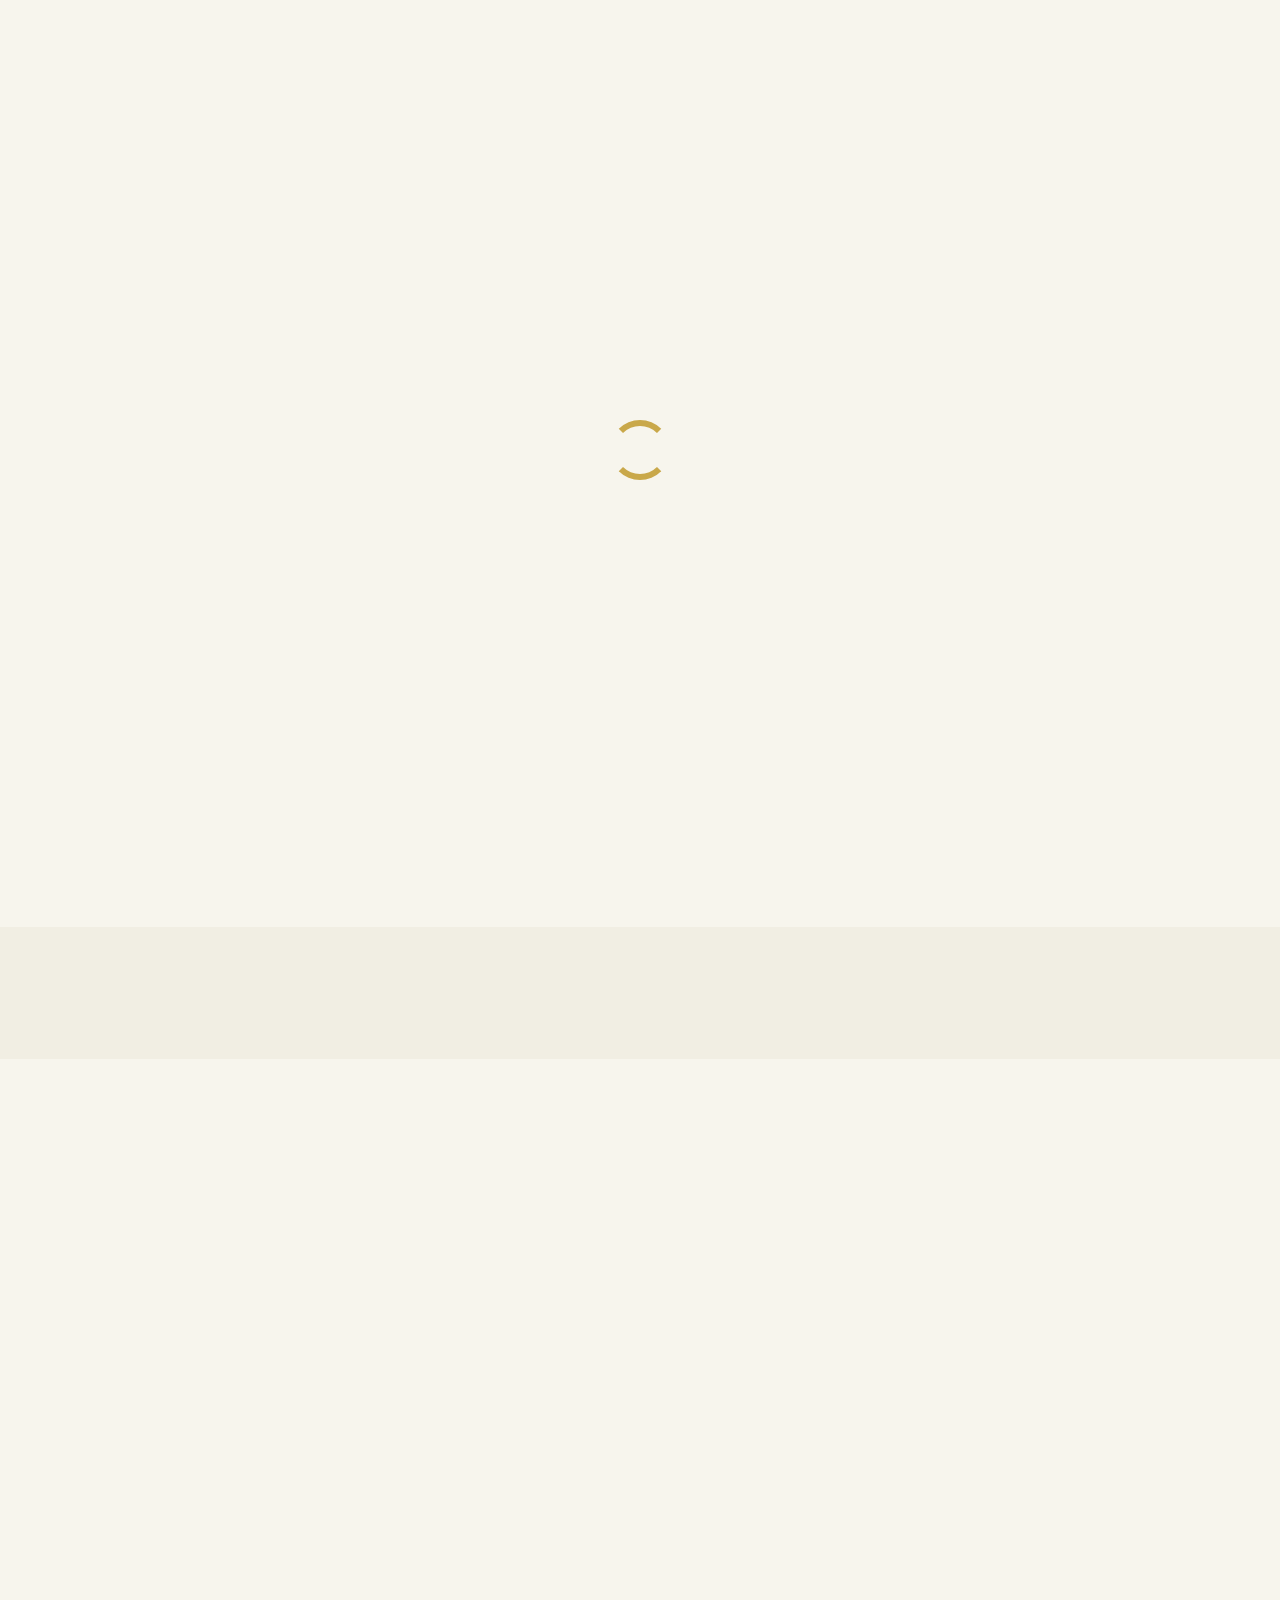
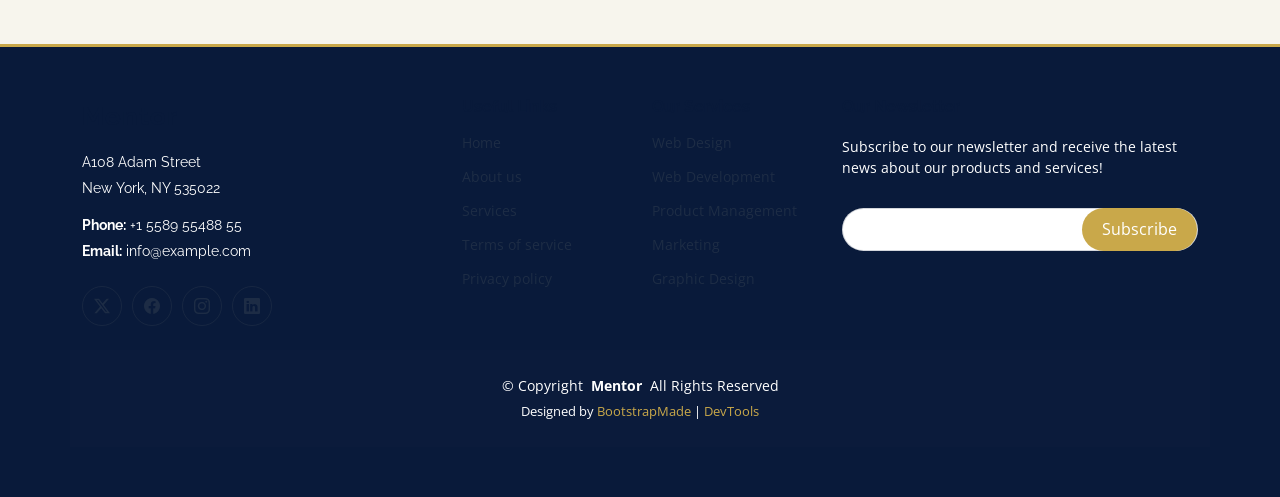
==== about.html @ 494dd9ff "align page titles with KCC" ====
<!DOCTYPE html>
<html lang="en">

<head>
  <meta charset="utf-8">
  <meta content="width=device-width, initial-scale=1.0" name="viewport">
  <title>About - Kabankalan Catholic College, Inc.</title>
  <meta name="description" content="">
  <meta name="keywords" content="">

  <!-- Favicons -->
  <link href="assets/img/favicon.png" rel="icon">
  <link href="assets/img/apple-touch-icon.png" rel="apple-touch-icon">

  <!-- Fonts -->
  <link href="https://fonts.googleapis.com" rel="preconnect">
  <link href="https://fonts.gstatic.com" rel="preconnect" crossorigin>
  <link href="https://fonts.googleapis.com/css2?family=Open+Sans:ital,wght@0,300;0,400;0,500;0,600;0,700;0,800;1,300;1,400;1,500;1,600;1,700;1,800&family=Poppins:ital,wght@0,100;0,200;0,300;0,400;0,500;0,600;0,700;0,800;0,900;1,100;1,200;1,300;1,400;1,500;1,600;1,700;1,800;1,900&family=Raleway:ital,wght@0,100;0,200;0,300;0,400;0,500;0,600;0,700;0,800;0,900;1,100;1,200;1,300;1,400;1,500;1,600;1,700;1,800;1,900&display=swap" rel="stylesheet">

  <!-- Vendor CSS Files -->
  <link href="assets/vendor/bootstrap/css/bootstrap.min.css" rel="stylesheet">
  <link href="assets/vendor/bootstrap-icons/bootstrap-icons.css" rel="stylesheet">
  <link href="assets/vendor/aos/aos.css" rel="stylesheet">
  <link href="assets/vendor/glightbox/css/glightbox.min.css" rel="stylesheet">
  <link href="assets/vendor/swiper/swiper-bundle.min.css" rel="stylesheet">

  <!-- Main CSS File -->
  <link href="assets/css/main.css" rel="stylesheet">

  <!-- =======================================================
  * Template Name: Mentor
  * Template URL: https://bootstrapmade.com/mentor-free-education-bootstrap-theme/
  * Updated: Jul 07 2025 with Bootstrap v5.3.7
  * Author: BootstrapMade.com
  * License: https://bootstrapmade.com/license/
  ======================================================== -->
</head>

<body class="about-page">

  <header id="header" class="header d-flex align-items-center sticky-top">
    <div class="container-fluid container-xl position-relative d-flex align-items-center">

      <a href="index.html" class="logo d-flex align-items-center me-auto">
        <!-- Uncomment the line below if you also wish to use an image logo -->
        <!-- <img src="assets/img/logo.webp" alt=""> -->
        <h1 class="sitename">Mentor</h1>
      </a>

      <nav id="navmenu" class="navmenu">
        <ul>
          <li><a href="index.html">Home<br></a></li>
          <li><a href="about.html" class="active">About</a></li>
          <li><a href="courses.html">Courses</a></li>
          <li><a href="trainers.html">Trainers</a></li>
          <li><a href="events.html">Events</a></li>
          <li><a href="pricing.html">Pricing</a></li>
          <li class="dropdown"><a href="#"><span>Dropdown</span> <i class="bi bi-chevron-down toggle-dropdown"></i></a>
            <ul>
              <li><a href="#">Dropdown 1</a></li>
              <li class="dropdown"><a href="#"><span>Deep Dropdown</span> <i class="bi bi-chevron-down toggle-dropdown"></i></a>
                <ul>
                  <li><a href="#">Deep Dropdown 1</a></li>
                  <li><a href="#">Deep Dropdown 2</a></li>
                  <li><a href="#">Deep Dropdown 3</a></li>
                  <li><a href="#">Deep Dropdown 4</a></li>
                  <li><a href="#">Deep Dropdown 5</a></li>
                </ul>
              </li>
              <li><a href="#">Dropdown 2</a></li>
              <li><a href="#">Dropdown 3</a></li>
              <li><a href="#">Dropdown 4</a></li>
            </ul>
          </li>
          <li><a href="contact.html">Contact</a></li>
        </ul>
        <i class="mobile-nav-toggle d-xl-none bi bi-list"></i>
      </nav>

      <a class="btn-getstarted" href="courses.html">Get Started</a>

    </div>
  </header>

  <main class="main">

    <!-- Page Title -->
    <div class="page-title" data-aos="fade">
      <div class="heading">
        <div class="container">
          <div class="row d-flex justify-content-center text-center">
            <div class="col-lg-8">
              <h1>About Us<br></h1>
              <p class="mb-0">Odio et unde deleniti. Deserunt numquam exercitationem. Officiis quo odio sint voluptas consequatur ut a odio voluptatem. Sit dolorum debitis veritatis natus dolores. Quasi ratione sint. Sit quaerat ipsum dolorem.</p>
            </div>
          </div>
        </div>
      </div>
      <nav class="breadcrumbs">
        <div class="container">
          <ol>
            <li><a href="index.html">Home</a></li>
            <li class="current">About Us<br></li>
          </ol>
        </div>
      </nav>
    </div><!-- End Page Title -->

    <!-- About Us Section -->
    <section id="about-us" class="section about-us">

      <div class="container">

        <div class="row gy-4">

          <div class="col-lg-6 order-1 order-lg-2" data-aos="fade-up" data-aos-delay="100">
            <img src="assets/img/about/about-1.webp" class="img-fluid" alt="">
          </div>

          <div class="col-lg-6 order-2 order-lg-1 content" data-aos="fade-up" data-aos-delay="200">
            <h3>Voluptatem dignissimos provident quasi corporis</h3>
            <p class="fst-italic">
              Lorem ipsum dolor sit amet, consectetur adipiscing elit, sed do eiusmod tempor incididunt ut labore et dolore
              magna aliqua.
            </p>
            <ul>
              <li><i class="bi bi-check-circle"></i> <span>Ullamco laboris nisi ut aliquip ex ea commodo consequat.</span></li>
              <li><i class="bi bi-check-circle"></i> <span>Duis aute irure dolor in reprehenderit in voluptate velit.</span></li>
              <li><i class="bi bi-check-circle"></i> <span>Ullamco laboris nisi ut aliquip ex ea commodo consequat. Duis aute irure dolor in reprehenderit in voluptate trideta storacalaperda mastiro dolore eu fugiat nulla pariatur.</span></li>
            </ul>
          </div>

        </div>

      </div>

    </section><!-- /About Us Section -->

    <!-- Counts Section -->
    <section id="counts" class="section counts light-background">

      <div class="container" data-aos="fade-up" data-aos-delay="100">

        <div class="row gy-4">

          <div class="col-lg-3 col-md-6">
            <div class="stats-item text-center w-100 h-100">
              <span data-purecounter-start="0" data-purecounter-end="1232" data-purecounter-duration="1" class="purecounter"></span>
              <p>Students</p>
            </div>
          </div><!-- End Stats Item -->

          <div class="col-lg-3 col-md-6">
            <div class="stats-item text-center w-100 h-100">
              <span data-purecounter-start="0" data-purecounter-end="64" data-purecounter-duration="1" class="purecounter"></span>
              <p>Courses</p>
            </div>
          </div><!-- End Stats Item -->

          <div class="col-lg-3 col-md-6">
            <div class="stats-item text-center w-100 h-100">
              <span data-purecounter-start="0" data-purecounter-end="42" data-purecounter-duration="1" class="purecounter"></span>
              <p>Events</p>
            </div>
          </div><!-- End Stats Item -->

          <div class="col-lg-3 col-md-6">
            <div class="stats-item text-center w-100 h-100">
              <span data-purecounter-start="0" data-purecounter-end="24" data-purecounter-duration="1" class="purecounter"></span>
              <p>Trainers</p>
            </div>
          </div><!-- End Stats Item -->

        </div>

      </div>

    </section><!-- /Counts Section -->

    <!-- Testimonials Section -->
    <section id="testimonials" class="testimonials section">

      <!-- Section Title -->
      <div class="container section-title" data-aos="fade-up">
        <h2>Testimonials</h2>
        <p>What are they saying</p>
      </div><!-- End Section Title -->

      <div class="container" data-aos="fade-up" data-aos-delay="100">

        <div class="swiper init-swiper">
          <script type="application/json" class="swiper-config">
            {
              "loop": true,
              "speed": 600,
              "autoplay": {
                "delay": 5000
              },
              "slidesPerView": "auto",
              "pagination": {
                "el": ".swiper-pagination",
                "type": "bullets",
                "clickable": true
              },
              "breakpoints": {
                "320": {
                  "slidesPerView": 1,
                  "spaceBetween": 40
                },
                "1200": {
                  "slidesPerView": 2,
                  "spaceBetween": 20
                }
              }
            }
          </script>
          <div class="swiper-wrapper">

            <div class="swiper-slide">
              <div class="testimonial-wrap">
                <div class="testimonial-item">
                  <img src="assets/img/person/person-m-9.webp" class="testimonial-img" alt="">
                  <h3>Saul Goodman</h3>
                  <h4>Ceo &amp; Founder</h4>
                  <div class="stars">
                    <i class="bi bi-star-fill"></i><i class="bi bi-star-fill"></i><i class="bi bi-star-fill"></i><i class="bi bi-star-fill"></i><i class="bi bi-star-fill"></i>
                  </div>
                  <p>
                    <i class="bi bi-quote quote-icon-left"></i>
                    <span>Proin iaculis purus consequat sem cure digni ssim donec porttitora entum suscipit rhoncus. Accusantium quam, ultricies eget id, aliquam eget nibh et. Maecen aliquam, risus at semper.</span>
                    <i class="bi bi-quote quote-icon-right"></i>
                  </p>
                </div>
              </div>
            </div><!-- End testimonial item -->

            <div class="swiper-slide">
              <div class="testimonial-wrap">
                <div class="testimonial-item">
                  <img src="assets/img/person/person-f-5.webp" class="testimonial-img" alt="">
                  <h3>Sara Wilsson</h3>
                  <h4>Designer</h4>
                  <div class="stars">
                    <i class="bi bi-star-fill"></i><i class="bi bi-star-fill"></i><i class="bi bi-star-fill"></i><i class="bi bi-star-fill"></i><i class="bi bi-star-fill"></i>
                  </div>
                  <p>
                    <i class="bi bi-quote quote-icon-left"></i>
                    <span>Export tempor illum tamen malis malis eram quae irure esse labore quem cillum quid cillum eram malis quorum velit fore eram velit sunt aliqua noster fugiat irure amet legam anim culpa.</span>
                    <i class="bi bi-quote quote-icon-right"></i>
                  </p>
                </div>
              </div>
            </div><!-- End testimonial item -->

            <div class="swiper-slide">
              <div class="testimonial-wrap">
                <div class="testimonial-item">
                  <img src="assets/img/person/person-f-12.webp" class="testimonial-img" alt="">
                  <h3>Jena Karlis</h3>
                  <h4>Store Owner</h4>
                  <div class="stars">
                    <i class="bi bi-star-fill"></i><i class="bi bi-star-fill"></i><i class="bi bi-star-fill"></i><i class="bi bi-star-fill"></i><i class="bi bi-star-fill"></i>
                  </div>
                  <p>
                    <i class="bi bi-quote quote-icon-left"></i>
                    <span>Enim nisi quem export duis labore cillum quae magna enim sint quorum nulla quem veniam duis minim tempor labore quem eram duis noster aute amet eram fore quis sint minim.</span>
                    <i class="bi bi-quote quote-icon-right"></i>
                  </p>
                </div>
              </div>
            </div><!-- End testimonial item -->

            <div class="swiper-slide">
              <div class="testimonial-wrap">
                <div class="testimonial-item">
                  <img src="assets/img/person/person-m-12.webp" class="testimonial-img" alt="">
                  <h3>Matt Brandon</h3>
                  <h4>Freelancer</h4>
                  <div class="stars">
                    <i class="bi bi-star-fill"></i><i class="bi bi-star-fill"></i><i class="bi bi-star-fill"></i><i class="bi bi-star-fill"></i><i class="bi bi-star-fill"></i>
                  </div>
                  <p>
                    <i class="bi bi-quote quote-icon-left"></i>
                    <span>Fugiat enim eram quae cillum dolore dolor amet nulla culpa multos export minim fugiat minim velit minim dolor enim duis veniam ipsum anim magna sunt elit fore quem dolore labore illum veniam.</span>
                    <i class="bi bi-quote quote-icon-right"></i>
                  </p>
                </div>
              </div>
            </div><!-- End testimonial item -->

            <div class="swiper-slide">
              <div class="testimonial-wrap">
                <div class="testimonial-item">
                  <img src="assets/img/person/person-m-13.webp" class="testimonial-img" alt="">
                  <h3>John Larson</h3>
                  <h4>Entrepreneur</h4>
                  <div class="stars">
                    <i class="bi bi-star-fill"></i><i class="bi bi-star-fill"></i><i class="bi bi-star-fill"></i><i class="bi bi-star-fill"></i><i class="bi bi-star-fill"></i>
                  </div>
                  <p>
                    <i class="bi bi-quote quote-icon-left"></i>
                    <span>Quis quorum aliqua sint quem legam fore sunt eram irure aliqua veniam tempor noster veniam enim culpa labore duis sunt culpa nulla illum cillum fugiat legam esse veniam culpa fore nisi cillum quid.</span>
                    <i class="bi bi-quote quote-icon-right"></i>
                  </p>
                </div>
              </div>
            </div><!-- End testimonial item -->

          </div>
          <div class="swiper-pagination"></div>
        </div>

      </div>

    </section><!-- /Testimonials Section -->

  </main>

  <footer id="footer" class="footer position-relative light-background">

    <div class="container footer-top">
      <div class="row gy-4">
        <div class="col-lg-4 col-md-6 footer-about">
          <a href="index.html" class="logo d-flex align-items-center">
            <span class="sitename">Mentor</span>
          </a>
          <div class="footer-contact pt-3">
            <p>A108 Adam Street</p>
            <p>New York, NY 535022</p>
            <p class="mt-3"><strong>Phone:</strong> <span>+1 5589 55488 55</span></p>
            <p><strong>Email:</strong> <span>info@example.com</span></p>
          </div>
          <div class="social-links d-flex mt-4">
            <a href=""><i class="bi bi-twitter-x"></i></a>
            <a href=""><i class="bi bi-facebook"></i></a>
            <a href=""><i class="bi bi-instagram"></i></a>
            <a href=""><i class="bi bi-linkedin"></i></a>
          </div>
        </div>

        <div class="col-lg-2 col-md-3 footer-links">
          <h4>Useful Links</h4>
          <ul>
            <li><a href="#">Home</a></li>
            <li><a href="#">About us</a></li>
            <li><a href="#">Services</a></li>
            <li><a href="#">Terms of service</a></li>
            <li><a href="#">Privacy policy</a></li>
          </ul>
        </div>

        <div class="col-lg-2 col-md-3 footer-links">
          <h4>Our Services</h4>
          <ul>
            <li><a href="#">Web Design</a></li>
            <li><a href="#">Web Development</a></li>
            <li><a href="#">Product Management</a></li>
            <li><a href="#">Marketing</a></li>
            <li><a href="#">Graphic Design</a></li>
          </ul>
        </div>

        <div class="col-lg-4 col-md-12 footer-newsletter">
          <h4>Our Newsletter</h4>
          <p>Subscribe to our newsletter and receive the latest news about our products and services!</p>
          <form action="#" method="post" class="email-form">
            <div class="newsletter-form"><input type="email" name="email"><input type="submit" value="Subscribe"></div>
            <div class="loading">Loading</div>
            <div class="error-message"></div>
            <div class="sent-message">Your subscription request has been sent. Thank you!</div>
          </form>
        </div>

      </div>
    </div>

    <div class="container copyright text-center mt-4">
      <p>© <span>Copyright</span> <strong class="px-1 sitename">Mentor</strong> <span>All Rights Reserved</span></p>
      <div class="credits">
        <!-- All the links in the footer should remain intact. -->
        <!-- You can delete the links only if you've purchased the pro version. -->
        <!-- Licensing information: https://bootstrapmade.com/license/ -->
        Designed by <a href="https://bootstrapmade.com/">BootstrapMade</a> | <a href="https://bootstrapmade.com/tools/">DevTools</a>
      </div>
    </div>

  </footer>

  <!-- Scroll Top -->
  <a href="#" id="scroll-top" class="scroll-top d-flex align-items-center justify-content-center"><i class="bi bi-arrow-up-short"></i></a>

  <!-- Preloader -->
  <div id="preloader"></div>

  <!-- Vendor JS Files -->
  <script src="assets/vendor/bootstrap/js/bootstrap.bundle.min.js"></script>
  <script src="assets/vendor/aos/aos.js"></script>
  <script src="assets/vendor/glightbox/js/glightbox.min.js"></script>
  <script src="assets/vendor/purecounter/purecounter_vanilla.js"></script>
  <script src="assets/vendor/swiper/swiper-bundle.min.js"></script>

  <!-- Main JS File -->
  <script src="assets/js/main.js"></script>

</body>

</html>
---- assets/css/main.css ----
/**
* Template Name: Mentor
* Template URL: https://bootstrapmade.com/mentor-free-education-bootstrap-theme/
* Updated: Jul 07 2025 with Bootstrap v5.3.7
* Author: BootstrapMade.com
* License: https://bootstrapmade.com/license/
*/

/*--------------------------------------------------------------
# Font & Color Variables
# Help: https://bootstrapmade.com/color-system/
--------------------------------------------------------------*/
/* Fonts */
:root {
  --default-font: "Open Sans",  system-ui, -apple-system, "Segoe UI", Roboto, "Helvetica Neue", Arial, "Noto Sans", "Liberation Sans", sans-serif, "Apple Color Emoji", "Segoe UI Emoji", "Segoe UI Symbol", "Noto Color Emoji";
  --heading-font: "Raleway",  sans-serif;
  --nav-font: "Poppins",  sans-serif;
}

/* Global Colors - The following color variables are used throughout the website. Updating them here will change the color scheme of the entire website */
:root {
  --background-color: #f7f5ed;
  --default-color: #26344a;
  --heading-color: #091a3a;
  --accent-color: #c9a84a;
  --surface-color: #ffffff;
  --contrast-color: #ffffff;
}

/* Nav Menu Colors - The following color variables are used specifically for the navigation menu. They are separate from the global colors to allow for more customization options */
:root {
  --nav-color: #ffffff;
  --nav-hover-color: #dfc66a;
  --nav-mobile-background-color: #091a3a;
  --nav-dropdown-background-color: #091a3a;
  --nav-dropdown-color: #ffffff;
  --nav-dropdown-hover-color: #dfc66a;
}

/* Color Presets - These classes override global colors when applied to any section or element, providing reuse of the sam color scheme. */

.light-background {
  --background-color: #f1eee3;
  --surface-color: #ffffff;
}

.dark-background {
  --background-color: #091a3a;
  --default-color: #ffffff;
  --heading-color: #ffffff;
  --surface-color: #12284f;
  --contrast-color: #ffffff;
}

/* Smooth scroll */
:root {
  scroll-behavior: smooth;
}

/*--------------------------------------------------------------
# General Styling & Shared Classes
--------------------------------------------------------------*/
body {
  color: var(--default-color);
  background-color: var(--background-color);
  font-family: var(--default-font);
}

a {
  color: var(--accent-color);
  text-decoration: none;
  transition: 0.3s;
}

a:hover {
  color: color-mix(in srgb, var(--accent-color), transparent 25%);
  text-decoration: none;
}

h1,
h2,
h3,
h4,
h5,
h6 {
  color: var(--heading-color);
  font-family: var(--heading-font);
}

/* Email Form Messages
------------------------------*/
.email-form .error-message {
  display: none;
  background: #df1529;
  color: #ffffff;
  text-align: left;
  padding: 15px;
  margin-bottom: 24px;
  font-weight: 600;
}

.email-form .sent-message {
  display: none;
  color: #ffffff;
  background: #059652;
  text-align: center;
  padding: 15px;
  margin-bottom: 24px;
  font-weight: 600;
}

.email-form .loading {
  display: none;
  background: var(--surface-color);
  text-align: center;
  padding: 15px;
  margin-bottom: 24px;
}

.email-form .loading:before {
  content: "";
  display: inline-block;
  border-radius: 50%;
  width: 24px;
  height: 24px;
  margin: 0 10px -6px 0;
  border: 3px solid var(--accent-color);
  border-top-color: var(--surface-color);
  animation: email-form-loading 1s linear infinite;
}

@keyframes email-form-loading {
  0% {
    transform: rotate(0deg);
  }

  100% {
    transform: rotate(360deg);
  }
}

/* Pulsating Play Button
------------------------------*/
.pulsating-play-btn {
  width: 94px;
  height: 94px;
  background: radial-gradient(var(--accent-color) 50%, color-mix(in srgb, var(--accent-color), transparent 75%) 52%);
  border-radius: 50%;
  display: block;
  position: relative;
  overflow: hidden;
}

.pulsating-play-btn:before {
  content: "";
  position: absolute;
  width: 120px;
  height: 120px;
  animation-delay: 0s;
  animation: pulsate-play-btn 2s;
  animation-direction: forwards;
  animation-iteration-count: infinite;
  animation-timing-function: steps;
  opacity: 1;
  border-radius: 50%;
  border: 5px solid color-mix(in srgb, var(--accent-color), transparent 30%);
  top: -15%;
  left: -15%;
  background: rgba(198, 16, 0, 0);
}

.pulsating-play-btn:after {
  content: "";
  position: absolute;
  left: 50%;
  top: 50%;
  transform: translateX(-40%) translateY(-50%);
  width: 0;
  height: 0;
  border-top: 10px solid transparent;
  border-bottom: 10px solid transparent;
  border-left: 15px solid #fff;
  z-index: 100;
  transition: all 400ms cubic-bezier(0.55, 0.055, 0.675, 0.19);
}

.pulsating-play-btn:hover:before {
  content: "";
  position: absolute;
  left: 50%;
  top: 50%;
  transform: translateX(-40%) translateY(-50%);
  width: 0;
  height: 0;
  border: none;
  border-top: 10px solid transparent;
  border-bottom: 10px solid transparent;
  border-left: 15px solid #fff;
  z-index: 200;
  animation: none;
  border-radius: 0;
}

.pulsating-play-btn:hover:after {
  border-left: 15px solid var(--accent-color);
  transform: scale(20);
}

@keyframes pulsate-play-btn {
  0% {
    transform: scale(0.6, 0.6);
    opacity: 1;
  }

  100% {
    transform: scale(1, 1);
    opacity: 0;
  }
}

/*--------------------------------------------------------------
# Global Header
--------------------------------------------------------------*/
.header {
  color: #ffffff;
  background-color: #091a3a;
  border-bottom: 2px solid #c9a84a;
  padding: 15px 0;
  transition: all 0.5s;
  z-index: 997;
}

.header .logo {
  line-height: 1;
}

.header .logo img {
  max-height: 36px;
  margin-right: 8px;
}

.header .logo h1 {
  font-family: Georgia, "Times New Roman", serif;
  font-weight: 700;
  font-size: 26px;
  line-height: 1.05;
  margin: 0;
  letter-spacing: 0;
  text-transform: none;
  color: #dfc66a;
}

.header .btn-getstarted,
.header .btn-getstarted:focus {
  color: var(--contrast-color);
  background: var(--accent-color);
  font-size: 14px;
  padding: 8px 25px;
  margin: 0 0 0 30px;
  border-radius: 50px;
  transition: 0.3s;
}

.header .btn-getstarted:hover,
.header .btn-getstarted:focus:hover {
  color: var(--contrast-color);
  background: color-mix(in srgb, var(--accent-color), transparent 15%);
}

@media (max-width: 1200px) {
  .header .logo {
    order: 1;
  }

  .header .btn-getstarted {
    order: 2;
    margin: 0 15px 0 0;
    padding: 6px 15px;
  }

  .header .navmenu {
    order: 3;
  }
}

.scrolled .header {
  box-shadow: 0px 0 18px rgba(0, 0, 0, 0.1);
}

/*--------------------------------------------------------------
# Navigation Menu
--------------------------------------------------------------*/
/* Navmenu - Desktop */
@media (min-width: 1200px) {
  .navmenu {
    padding: 0;
  }

  .navmenu ul {
    margin: 0;
    padding: 0;
    display: flex;
    list-style: none;
    align-items: center;
  }

  .navmenu li {
    position: relative;
  }

  .navmenu a,
  .navmenu a:focus {
    color: var(--nav-color);
    padding: 18px 15px;
    font-size: 16px;
    font-family: var(--nav-font);
    font-weight: 400;
    display: flex;
    align-items: center;
    justify-content: space-between;
    white-space: nowrap;
    transition: 0.3s;
  }

  .navmenu a i,
  .navmenu a:focus i {
    font-size: 12px;
    line-height: 0;
    margin-left: 5px;
    transition: 0.3s;
  }

  .navmenu li:last-child a {
    padding-right: 0;
  }

  .navmenu li:hover>a,
  .navmenu .active,
  .navmenu .active:focus {
    color: var(--nav-hover-color);
  }

  .navmenu .dropdown ul {
    margin: 0;
    padding: 10px 0;
    background: var(--nav-dropdown-background-color);
    display: block;
    position: absolute;
    visibility: hidden;
    left: 14px;
    top: 130%;
    opacity: 0;
    transition: 0.3s;
    border-radius: 4px;
    z-index: 99;
    box-shadow: 0px 0px 30px rgba(0, 0, 0, 0.1);
  }

  .navmenu .dropdown ul li {
    min-width: 200px;
  }

  .navmenu .dropdown ul a {
    padding: 10px 20px;
    font-size: 15px;
    text-transform: none;
    color: var(--nav-dropdown-color);
  }

  .navmenu .dropdown ul a i {
    font-size: 12px;
  }

  .navmenu .dropdown ul a:hover,
  .navmenu .dropdown ul .active:hover,
  .navmenu .dropdown ul li:hover>a {
    color: var(--nav-dropdown-hover-color);
  }

  .navmenu .dropdown:hover>ul {
    opacity: 1;
    top: 100%;
    visibility: visible;
  }

  .navmenu .dropdown .dropdown ul {
    top: 0;
    left: -90%;
    visibility: hidden;
  }

  .navmenu .dropdown .dropdown:hover>ul {
    opacity: 1;
    top: 0;
    left: -100%;
    visibility: visible;
  }
}

/* Navmenu - Mobile */
@media (max-width: 1199px) {
  .mobile-nav-toggle {
    color: var(--nav-color);
    font-size: 28px;
    line-height: 0;
    margin-right: 10px;
    cursor: pointer;
    transition: color 0.3s;
  }

  .navmenu {
    padding: 0;
    z-index: 9997;
  }

  .navmenu ul {
    display: none;
    list-style: none;
    position: absolute;
    inset: 60px 20px 20px 20px;
    padding: 10px 0;
    margin: 0;
    border-radius: 6px;
    background-color: var(--nav-mobile-background-color);
    border: 1px solid color-mix(in srgb, var(--default-color), transparent 90%);
    box-shadow: none;
    overflow-y: auto;
    transition: 0.3s;
    z-index: 9998;
  }

  .navmenu a,
  .navmenu a:focus {
    color: var(--nav-dropdown-color);
    padding: 10px 20px;
    font-family: var(--nav-font);
    font-size: 17px;
    font-weight: 500;
    display: flex;
    align-items: center;
    justify-content: space-between;
    white-space: nowrap;
    transition: 0.3s;
  }

  .navmenu a i,
  .navmenu a:focus i {
    font-size: 12px;
    line-height: 0;
    margin-left: 5px;
    width: 30px;
    height: 30px;
    display: flex;
    align-items: center;
    justify-content: center;
    border-radius: 50%;
    transition: 0.3s;
    background-color: color-mix(in srgb, var(--accent-color), transparent 90%);
  }

  .navmenu a i:hover,
  .navmenu a:focus i:hover {
    background-color: var(--accent-color);
    color: var(--contrast-color);
  }

  .navmenu a:hover,
  .navmenu .active,
  .navmenu .active:focus {
    color: var(--nav-dropdown-hover-color);
  }

  .navmenu .active i,
  .navmenu .active:focus i {
    background-color: var(--accent-color);
    color: var(--contrast-color);
    transform: rotate(180deg);
  }

  .navmenu .dropdown ul {
    position: static;
    display: none;
    z-index: 99;
    padding: 10px 0;
    margin: 10px 20px;
    background-color: var(--nav-dropdown-background-color);
    transition: all 0.5s ease-in-out;
  }

  .navmenu .dropdown ul ul {
    background-color: rgba(33, 37, 41, 0.1);
  }

  .navmenu .dropdown>.dropdown-active {
    display: block;
    background-color: rgba(33, 37, 41, 0.03);
  }

  .mobile-nav-active {
    overflow: hidden;
  }

  .mobile-nav-active .mobile-nav-toggle {
    color: #fff;
    position: absolute;
    font-size: 32px;
    top: 15px;
    right: 15px;
    margin-right: 0;
    z-index: 9999;
  }

  .mobile-nav-active .navmenu {
    position: fixed;
    overflow: hidden;
    inset: 0;
    background: rgba(33, 37, 41, 0.8);
    transition: 0.3s;
  }

  .mobile-nav-active .navmenu>ul {
    display: block;
  }
}

/*--------------------------------------------------------------
# Global Footer
--------------------------------------------------------------*/
.footer {
  color: #ffffff;
  background-color: #091a3a;
  border-top: 3px solid #c9a84a;
  font-size: 14px;
  padding-bottom: 50px;
  position: relative;
}

.footer .footer-top {
  padding-top: 50px;
}

.footer .footer-about .logo {
  margin-bottom: 0;
}

.footer .footer-about .logo img {
  max-height: 40px;
  margin-right: 6px;
}

.footer .footer-about .logo span {
  font-size: 26px;
  font-weight: 700;
  letter-spacing: 1px;
  font-family: var(--heading-font);
  color: var(--heading-color);
}

.footer .footer-about p {
  font-size: 14px;
  font-family: var(--heading-font);
}

.footer .social-links a {
  display: flex;
  align-items: center;
  justify-content: center;
  width: 40px;
  height: 40px;
  border-radius: 50%;
  border: 1px solid color-mix(in srgb, var(--default-color), transparent 50%);
  font-size: 16px;
  color: color-mix(in srgb, var(--default-color), transparent 30%);
  margin-right: 10px;
  transition: 0.3s;
}

.footer .social-links a:hover {
  color: var(--accent-color);
  border-color: var(--accent-color);
}

.footer h4 {
  font-size: 16px;
  font-weight: bold;
  position: relative;
  padding-bottom: 12px;
}

.footer .footer-links {
  margin-bottom: 30px;
}

.footer .footer-links ul {
  list-style: none;
  padding: 0;
  margin: 0;
}

.footer .footer-links ul i {
  padding-right: 2px;
  font-size: 12px;
  line-height: 0;
}

.footer .footer-links ul li {
  padding: 10px 0;
  display: flex;
  align-items: center;
}

.footer .footer-links ul li:first-child {
  padding-top: 0;
}

.footer .footer-links ul a {
  color: color-mix(in srgb, var(--default-color), transparent 30%);
  display: inline-block;
  line-height: 1;
}

.footer .footer-links ul a:hover {
  color: var(--accent-color);
}

.footer .footer-contact p {
  margin-bottom: 5px;
}

.footer .footer-newsletter .newsletter-form {
  margin-top: 30px;
  margin-bottom: 15px;
  padding: 6px 8px;
  position: relative;
  border-radius: 50px;
  border: 1px solid color-mix(in srgb, var(--default-color), transparent 80%);
  display: flex;
  background-color: var(--surface-color);
  transition: 0.3s;
}

.footer .footer-newsletter .newsletter-form:focus-within {
  border-color: var(--accent-color);
}

.footer .footer-newsletter .newsletter-form input[type=email] {
  border: 0;
  padding: 4px 8px;
  width: 100%;
  background-color: var(--surface-color);
  color: var(--default-color);
}

.footer .footer-newsletter .newsletter-form input[type=email]:focus-visible {
  outline: none;
}

.footer .footer-newsletter .newsletter-form input[type=submit] {
  border: 0;
  font-size: 16px;
  padding: 0 20px 2px 20px;
  margin: -7px -8px -7px 0;
  background: var(--accent-color);
  color: var(--contrast-color);
  transition: 0.3s;
  border-radius: 50px;
}

.footer .footer-newsletter .newsletter-form input[type=submit]:hover {
  background: color-mix(in srgb, var(--accent-color), transparent 20%);
}

.footer .copyright {
  padding-top: 25px;
  padding-bottom: 25px;
  background-color: color-mix(in srgb, var(--default-color), transparent 95%);
}

.footer .copyright p {
  margin-bottom: 0;
}

.footer .credits {
  margin-top: 6px;
  font-size: 13px;
}

/*--------------------------------------------------------------
# Preloader
--------------------------------------------------------------*/
#preloader {
  position: fixed;
  inset: 0;
  z-index: 999999;
  overflow: hidden;
  background: var(--background-color);
  transition: all 0.6s ease-out;
}

#preloader:before {
  content: "";
  position: fixed;
  top: calc(50% - 30px);
  left: calc(50% - 30px);
  border: 6px solid #ffffff;
  border-color: var(--accent-color) transparent var(--accent-color) transparent;
  border-radius: 50%;
  width: 60px;
  height: 60px;
  animation: animate-preloader 1.5s linear infinite;
}

@keyframes animate-preloader {
  0% {
    transform: rotate(0deg);
  }

  100% {
    transform: rotate(360deg);
  }
}

/*--------------------------------------------------------------
# Scroll Top Button
--------------------------------------------------------------*/
.scroll-top {
  position: fixed;
  visibility: hidden;
  opacity: 0;
  right: 15px;
  bottom: -15px;
  z-index: 99999;
  background-color: var(--accent-color);
  width: 44px;
  height: 44px;
  border-radius: 50px;
  transition: all 0.4s;
}

.scroll-top i {
  font-size: 24px;
  color: var(--contrast-color);
  line-height: 0;
}

.scroll-top:hover {
  background-color: color-mix(in srgb, var(--accent-color), transparent 20%);
  color: var(--contrast-color);
}

.scroll-top.active {
  visibility: visible;
  opacity: 1;
  bottom: 15px;
}

/*--------------------------------------------------------------
# Disable aos animation delay on mobile devices
--------------------------------------------------------------*/
@media screen and (max-width: 768px) {
  [data-aos-delay] {
    transition-delay: 0 !important;
  }
}

/*--------------------------------------------------------------
# Global Page Titles & Breadcrumbs
--------------------------------------------------------------*/
.page-title {
  --default-color: var(--contrast-color);
  --background-color: var(--accent-color);
  --heading-color: var(--contrast-color);
  color: var(--default-color);
  background-color: var(--background-color);
  position: relative;
}

.page-title .heading {
  padding: 80px 0;
  border-top: 1px solid color-mix(in srgb, var(--default-color), transparent 90%);
}

.page-title .heading h1 {
  font-size: 38px;
  font-weight: 700;
}

.page-title nav {
  background-color: color-mix(in srgb, var(--accent-color) 90%, black 5%);
  padding: 20px 0;
}

.page-title nav a {
  color: var(--default-color);
}

.page-title nav ol {
  display: flex;
  flex-wrap: wrap;
  list-style: none;
  margin: 0;
  font-size: 16px;
  font-weight: 600;
}

.page-title nav ol li+li {
  padding-left: 10px;
}

.page-title nav ol li+li::before {
  content: "/";
  display: inline-block;
  padding-right: 10px;
  color: color-mix(in srgb, var(--default-color), transparent 70%);
}

/*--------------------------------------------------------------
# Global Sections
--------------------------------------------------------------*/
section,
.section {
  color: var(--default-color);
  background-color: var(--background-color);
  padding: 60px 0;
  scroll-margin-top: 900px;
  overflow: clip;
}

@media (max-width: 1199px) {

  section,
  .section {
    scroll-margin-top: 66px;
  }
}

/*--------------------------------------------------------------
# Global Section Titles
--------------------------------------------------------------*/
.section-title {
  padding-bottom: 60px;
  position: relative;
}

.section-title h2 {
  font-size: 14px;
  font-weight: 500;
  padding: 0;
  line-height: 1px;
  margin: 0;
  letter-spacing: 1.5px;
  text-transform: uppercase;
  color: color-mix(in srgb, var(--default-color), transparent 50%);
  position: relative;
}

.section-title h2::after {
  content: "";
  width: 120px;
  height: 1px;
  display: inline-block;
  background: var(--accent-color);
  margin: 4px 10px;
}

.section-title p {
  color: var(--heading-color);
  margin: 0;
  font-size: 36px;
  font-weight: 700;
  font-family: var(--nav-font);
  text-transform: uppercase;
}

/*--------------------------------------------------------------
# Hero Section
--------------------------------------------------------------*/
.hero {
  width: 100%;
  min-height: 80vh;
  position: relative;
  padding: 80px 0;
  display: flex;
  align-items: center;
  justify-content: center;
  color: var(--default-color);
}

.hero img {
  position: absolute;
  inset: 0;
  display: block;
  width: 100%;
  height: 100%;
  object-fit: cover;
  z-index: 1;
}

.hero:before {
  content: "";
  background: linear-gradient(90deg, rgba(9, 26, 58, 0.94), rgba(9, 26, 58, 0.62));
  position: absolute;
  inset: 0;
  z-index: 2;
}

.hero .container {
  position: relative;
  z-index: 3;
}

.hero h2 {
  margin: 0;
  font-family: Georgia, "Times New Roman", serif;
  color: #ffffff;
  font-size: 52px;
  font-weight: 700;
}

.hero p {
  color: color-mix(in srgb, var(--default-color), transparent 20%);
  margin: 10px 0 0 0;
  font-size: 24px;
}

.hero .btn-get-started {
  font-weight: 500;
  font-size: 15px;
  letter-spacing: 1px;
  display: inline-block;
  padding: 8px 35px 10px 35px;
  border-radius: 50px;
  transition: 0.4s;
  margin-top: 30px;
  border: 2px solid var(--default-color);
  color: var(--default-color);
}

.hero .btn-get-started:hover {
  background: var(--accent-color);
  border: 2px solid var(--accent-color);
}

@media (max-width: 768px) {
  .hero h2 {
    font-size: 32px;
  }

  .hero p {
    font-size: 18px;
  }
}

/*--------------------------------------------------------------
# About Section
--------------------------------------------------------------*/
.about .content h3 {
  font-size: 2rem;
  font-weight: 700;
}

.about .content ul {
  list-style: none;
  padding: 0;
}

.about .content ul li {
  padding-bottom: 10px;
}

.about .content ul i {
  font-size: 1.25rem;
  margin-right: 4px;
  color: var(--accent-color);
}

.about .content p:last-child {
  margin-bottom: 0;
}

.about .content .read-more {
  background: var(--accent-color);
  color: var(--contrast-color);
  font-family: var(--heading-font);
  font-weight: 500;
  font-size: 15px;
  letter-spacing: 1px;
  padding: 10px 24px 12px 24px;
  border-radius: 50px;
  transition: 0.3s;
  display: inline-flex;
  align-items: center;
  justify-content: center;
}

.about .content .read-more i {
  font-size: 18px;
  margin-left: 5px;
  line-height: 0;
  transition: 0.3s;
}

.about .content .read-more:hover {
  background: color-mix(in srgb, var(--accent-color), transparent 20%);
  padding-right: 19px;
}

.about .content .read-more:hover i {
  margin-left: 10px;
}

/*--------------------------------------------------------------
# Counts Section
--------------------------------------------------------------*/
.counts {
  padding: 25px 0;
}

.counts .stats-item {
  padding: 30px;
  width: 100%;
}

.counts .stats-item span {
  font-size: 48px;
  display: block;
  color: var(--accent-color);
  font-weight: 700;
}

.counts .stats-item p {
  color: color-mix(in srgb, var(--default-color), transparent 40%);
  padding: 0;
  margin: 0;
  font-family: var(--heading-font);
  font-size: 15px;
  font-weight: 600;
}

/*--------------------------------------------------------------
# Why Us Section
--------------------------------------------------------------*/
.why-us .why-box {
  color: var(--contrast-color);
  background: var(--accent-color);
  padding: 30px;
}

.why-us .why-box h3 {
  color: var(--contrast-color);
  font-weight: 700;
  font-size: 34px;
  margin-bottom: 30px;
}

.why-us .why-box p {
  margin-bottom: 30px;
}

.why-us .why-box .more-btn {
  display: inline-block;
  background: color-mix(in srgb, var(--contrast-color), transparent 85%);
  padding: 8px 40px 10px 40px;
  color: var(--contrast-color);
  transition: all ease-in-out 0.4s;
  border-radius: 50px;
}

.why-us .why-box .more-btn i {
  font-size: 14px;
}

.why-us .why-box .more-btn:hover {
  color: var(--accent-color);
  background: var(--surface-color);
}

.why-us .icon-box {
  background-color: var(--surface-color);
  text-align: center;
  padding: 40px 30px;
  width: 100%;
  height: 100%;
  border: 1px solid color-mix(in srgb, var(--default-color), transparent 90%);
}

.why-us .icon-box i {
  color: var(--accent-color);
  font-size: 32px;
  margin-bottom: 30px;
  background: color-mix(in srgb, var(--accent-color), transparent 95%);
  border-radius: 50px;
  display: flex;
  align-items: center;
  justify-content: center;
  width: 72px;
  height: 72px;
  transition: 0.3s;
}

.why-us .icon-box h4 {
  font-size: 20px;
  font-weight: 700;
  margin: 0 0 30px 0;
}

.why-us .icon-box p {
  font-size: 15px;
  color: color-mix(in srgb, var(--default-color), transparent 30%);
}

.why-us .icon-box:hover i {
  color: var(--contrast-color);
  background: var(--accent-color);
}

/*--------------------------------------------------------------
# Features Section
--------------------------------------------------------------*/
.features {
  padding: 10px 0;
}

.features .features-item {
  background-color: var(--surface-color);
  display: flex;
  align-items: center;
  padding: 20px;
  transition: 0.3s;
  border: 1px solid color-mix(in srgb, var(--default-color), transparent 90%);
  position: relative;
}

.features .features-item i {
  font-size: 32px;
  padding-right: 10px;
  line-height: 0;
}

.features .features-item h3 {
  font-weight: 700;
  margin: 0;
  padding: 0;
  line-height: 1;
  font-size: 16px;
}

.features .features-item h3 a {
  color: var(--heading-color);
  transition: 0.3s;
}

.features .features-item:hover {
  border-color: var(--accent-color);
}

.features .features-item:hover h3 a {
  color: var(--accent-color);
}

/*--------------------------------------------------------------
# Courses Section
--------------------------------------------------------------*/
.courses .course-item {
  background-color: var(--surface-color);
  border: 1px solid color-mix(in srgb, var(--default-color), transparent 90%);
  border-radius: 5px;
}

.courses .course-content {
  padding: 15px;
}

.courses .course-content h3 {
  font-weight: 700;
  font-size: 20px;
}

.courses .course-content h3 a {
  color: var(--heading-color);
  transition: 0.3s;
}

.courses .course-content h3 a:hover {
  color: var(--accent-color);
}

.courses .course-content .category {
  background: var(--accent-color);
  color: var(--contrast-color);
  font-size: 14px;
  padding: 6px 14px;
  margin: 0;
  border-radius: 5px;
}

.courses .course-content .price {
  margin: 0;
  font-weight: 700;
  font-size: 18px;
  color: color-mix(in srgb, var(--default-color), transparent 20%);
}

.courses .course-content .description {
  font-size: 14px;
  color: color-mix(in srgb, var(--default-color), transparent 20%);
}

.courses .trainer {
  padding-top: 15px;
  border-top: 1px solid color-mix(in srgb, var(--default-color), transparent 90%);
}

.courses .trainer .trainer-profile img {
  max-width: 50px;
  border-radius: 50px;
}

.courses .trainer .trainer-profile .trainer-link {
  padding-left: 10px;
  font-weight: 600;
  font-size: 16px;
  color: color-mix(in srgb, var(--default-color), transparent 20%);
  transition: 0.3s;
}

.courses .trainer .trainer-profile .trainer-link:hover {
  color: var(--accent-color);
}

.courses .trainer .trainer-rank {
  font-size: 18px;
  color: color-mix(in srgb, var(--default-color), transparent 60%);
}

.courses .trainer .trainer-rank .user-icon {
  font-size: 22px;
}

/*--------------------------------------------------------------
# Trainers Index Section
--------------------------------------------------------------*/
.trainers-index .member {
  background-color: var(--surface-color);
  border: 1px solid color-mix(in srgb, var(--default-color), transparent 90%);
  text-align: center;
  margin-bottom: 20px;
}

.trainers-index .member img {
  margin: -1px -1px 30px -1px;
}

.trainers-index .member .member-content {
  padding: 0 20px 30px 20px;
}

.trainers-index .member h4 {
  font-weight: 700;
  margin-bottom: 2px;
  font-size: 18px;
}

.trainers-index .member span {
  font-style: italic;
  display: block;
  font-size: 13px;
  color: color-mix(in srgb, var(--default-color), transparent 20%);
}

.trainers-index .member p {
  padding-top: 10px;
  font-size: 14px;
  font-style: italic;
  color: color-mix(in srgb, var(--default-color), transparent 40%);
}

.trainers-index .member .social {
  margin-top: 15px;
}

.trainers-index .member .social a {
  color: color-mix(in srgb, var(--default-color), transparent 60%);
  transition: 0.3s;
}

.trainers-index .member .social a:hover {
  color: var(--accent-color);
}

.trainers-index .member .social i {
  font-size: 18px;
  margin: 0 2px;
}

/*--------------------------------------------------------------
# About Us Section
--------------------------------------------------------------*/
.about-us .content h3 {
  font-size: 2rem;
  font-weight: 700;
}

.about-us .content ul {
  list-style: none;
  padding: 0;
}

.about-us .content ul li {
  padding-bottom: 10px;
}

.about-us .content ul i {
  font-size: 1.25rem;
  margin-right: 4px;
  color: var(--accent-color);
}

.about-us .content p:last-child {
  margin-bottom: 0;
}

/*--------------------------------------------------------------
# Testimonials Section
--------------------------------------------------------------*/
.testimonials .testimonial-wrap {
  padding-left: 50px;
}

.testimonials .testimonials-carousel,
.testimonials .testimonials-slider {
  overflow: hidden;
}

.testimonials .testimonial-item {
  background-color: var(--surface-color);
  border: 1px solid color-mix(in srgb, var(--default-color), transparent 90%);
  box-sizing: content-box;
  padding: 30px 30px 30px 60px;
  margin: 30px 15px;
  min-height: 200px;
  position: relative;
}

.testimonials .testimonial-item .testimonial-img {
  width: 90px;
  border-radius: 10px;
  border: 6px solid var(--background-color);
  position: absolute;
  left: -45px;
}

.testimonials .testimonial-item h3 {
  font-size: 18px;
  font-weight: bold;
  margin: 10px 0 5px 0;
}

.testimonials .testimonial-item h4 {
  color: color-mix(in srgb, var(--default-color), transparent 50%);
  font-size: 14px;
  margin: 0;
}

.testimonials .testimonial-item .stars {
  margin: 10px 0;
}

.testimonials .testimonial-item .stars i {
  color: #ffc107;
  margin: 0 1px;
}

.testimonials .testimonial-item .quote-icon-left,
.testimonials .testimonial-item .quote-icon-right {
  color: color-mix(in srgb, var(--accent-color), transparent 60%);
  font-size: 26px;
  line-height: 0;
}

.testimonials .testimonial-item .quote-icon-left {
  display: inline-block;
  left: -5px;
  position: relative;
}

.testimonials .testimonial-item .quote-icon-right {
  display: inline-block;
  right: -5px;
  position: relative;
  top: 10px;
  transform: scale(-1, -1);
}

.testimonials .testimonial-item p {
  font-style: italic;
  margin: 15px auto 15px auto;
}

.testimonials .swiper-wrapper {
  height: auto;
}

.testimonials .swiper-pagination {
  margin-top: 20px;
  position: relative;
}

.testimonials .swiper-pagination .swiper-pagination-bullet {
  width: 12px;
  height: 12px;
  background-color: var(--background-color);
  opacity: 1;
  border: 1px solid var(--accent-color);
}

.testimonials .swiper-pagination .swiper-pagination-bullet-active {
  background-color: var(--accent-color);
}

@media (max-width: 767px) {
  .testimonials .testimonial-wrap {
    padding-left: 0;
  }

  .testimonials .testimonials-carousel,
  .testimonials .testimonials-slider {
    overflow: hidden;
  }

  .testimonials .testimonial-item {
    padding: 30px;
    margin: 15px;
  }

  .testimonials .testimonial-item .testimonial-img {
    position: static;
    left: auto;
  }
}

/*--------------------------------------------------------------
# Course Details Section
--------------------------------------------------------------*/
.course-details .course-header {
  margin-bottom: 40px;
}

.course-details .course-header .course-image {
  margin-bottom: 20px;
  border-radius: 12px;
  overflow: hidden;
}

.course-details .course-header .course-image img {
  width: 100%;
  height: 400px;
  object-fit: cover;
}

.course-details .course-header .course-meta {
  display: flex;
  justify-content: space-between;
  align-items: center;
  flex-wrap: wrap;
  gap: 20px;
}

@media (max-width: 768px) {
  .course-details .course-header .course-meta {
    flex-direction: column;
    align-items: flex-start;
  }
}

.course-details .course-header .instructor {
  display: flex;
  align-items: center;
  gap: 15px;
}

.course-details .course-header .instructor .instructor-avatar {
  width: 60px;
  height: 60px;
  border-radius: 50%;
  object-fit: cover;
}

.course-details .course-header .instructor .instructor-info h6 {
  margin: 0;
  font-size: 16px;
  font-weight: 600;
  color: var(--heading-color);
}

.course-details .course-header .instructor .instructor-info span {
  font-size: 14px;
  color: color-mix(in srgb, var(--default-color), transparent 30%);
}

.course-details .course-header .course-stats {
  display: flex;
  gap: 25px;
}

@media (max-width: 576px) {
  .course-details .course-header .course-stats {
    flex-wrap: wrap;
    gap: 15px;
  }
}

.course-details .course-header .course-stats .stat-item {
  display: flex;
  align-items: center;
  gap: 8px;
  font-size: 14px;
  color: var(--default-color);
}

.course-details .course-header .course-stats .stat-item i {
  color: var(--accent-color);
}

.course-details .course-content {
  margin-bottom: 50px;
}

.course-details .course-content h2 {
  font-size: 32px;
  margin-bottom: 25px;
  color: var(--heading-color);
}

@media (max-width: 768px) {
  .course-details .course-content h2 {
    font-size: 26px;
  }
}

.course-details .course-content .course-description {
  margin-bottom: 40px;
}

.course-details .course-content .course-description p {
  font-size: 16px;
  line-height: 1.7;
  margin-bottom: 15px;
  color: var(--default-color);
}

.course-details .course-content .what-you-learn {
  background-color: var(--surface-color);
  padding: 30px;
  border-radius: 12px;
  border: 1px solid color-mix(in srgb, var(--default-color), transparent 90%);
}

.course-details .course-content .what-you-learn h3 {
  font-size: 24px;
  margin-bottom: 25px;
  color: var(--heading-color);
}

.course-details .course-content .what-you-learn .learn-list {
  list-style: none;
  padding: 0;
  margin: 0;
}

.course-details .course-content .what-you-learn .learn-list li {
  display: flex;
  align-items: flex-start;
  gap: 12px;
  margin-bottom: 15px;
  font-size: 15px;
  line-height: 1.6;
  color: var(--default-color);
}

.course-details .course-content .what-you-learn .learn-list li i {
  color: var(--accent-color);
  font-size: 18px;
  margin-top: 2px;
  flex-shrink: 0;
}

.course-details .course-curriculum {
  margin-bottom: 50px;
}

.course-details .course-curriculum h3 {
  font-size: 24px;
  margin-bottom: 30px;
  color: var(--heading-color);
}

.course-details .course-curriculum .curriculum-section {
  margin-bottom: 25px;
  border: 1px solid color-mix(in srgb, var(--default-color), transparent 90%);
  border-radius: 8px;
  overflow: hidden;
}

.course-details .course-curriculum .curriculum-section .section-header {
  background-color: var(--surface-color);
  padding: 20px;
  display: flex;
  justify-content: space-between;
  align-items: center;
  border-bottom: 1px solid color-mix(in srgb, var(--default-color), transparent 90%);
}

@media (max-width: 576px) {
  .course-details .course-curriculum .curriculum-section .section-header {
    flex-direction: column;
    align-items: flex-start;
    gap: 10px;
  }
}

.course-details .course-curriculum .curriculum-section .section-header h4 {
  font-size: 18px;
  margin: 0;
  color: var(--heading-color);
}

.course-details .course-curriculum .curriculum-section .section-header .lessons-count {
  font-size: 14px;
  color: color-mix(in srgb, var(--default-color), transparent 30%);
}

.course-details .course-curriculum .curriculum-section .lessons {
  padding: 0;
}

.course-details .course-curriculum .curriculum-section .lessons .lesson-item {
  padding: 15px 20px;
  display: flex;
  justify-content: space-between;
  align-items: center;
  border-bottom: 1px solid color-mix(in srgb, var(--default-color), transparent 95%);
  transition: background-color 0.3s;
}

.course-details .course-curriculum .curriculum-section .lessons .lesson-item:hover {
  background-color: color-mix(in srgb, var(--accent-color), transparent 95%);
}

.course-details .course-curriculum .curriculum-section .lessons .lesson-item:last-child {
  border-bottom: none;
}

.course-details .course-curriculum .curriculum-section .lessons .lesson-item .lesson-info {
  display: flex;
  align-items: center;
  gap: 12px;
}

.course-details .course-curriculum .curriculum-section .lessons .lesson-item .lesson-info i {
  color: var(--accent-color);
  font-size: 18px;
}

.course-details .course-curriculum .curriculum-section .lessons .lesson-item .lesson-info span {
  font-size: 15px;
  color: var(--default-color);
}

.course-details .course-curriculum .curriculum-section .lessons .lesson-item .lesson-duration {
  font-size: 14px;
  color: color-mix(in srgb, var(--default-color), transparent 40%);
  font-weight: 500;
}

.course-details .course-sidebar {
  position: sticky;
  top: 100px;
}

.course-details .course-sidebar .pricing-card {
  background-color: var(--surface-color);
  border: 1px solid color-mix(in srgb, var(--default-color), transparent 90%);
  border-radius: 12px;
  padding: 30px;
  text-align: center;
  margin-bottom: 30px;
  box-shadow: 0 5px 20px color-mix(in srgb, var(--default-color), transparent 90%);
}

.course-details .course-sidebar .pricing-card .price {
  margin-bottom: 10px;
}

.course-details .course-sidebar .pricing-card .price .currency {
  font-size: 24px;
  font-weight: 600;
  color: var(--accent-color);
  vertical-align: top;
}

.course-details .course-sidebar .pricing-card .price .amount {
  font-size: 48px;
  font-weight: 700;
  color: var(--accent-color);
}

.course-details .course-sidebar .pricing-card .price .period {
  font-size: 16px;
  color: color-mix(in srgb, var(--default-color), transparent 40%);
}

.course-details .course-sidebar .pricing-card .original-price {
  font-size: 18px;
  color: color-mix(in srgb, var(--default-color), transparent 50%);
  text-decoration: line-through;
  margin-bottom: 25px;
}

.course-details .course-sidebar .pricing-card .course-features {
  margin-bottom: 30px;
}

.course-details .course-sidebar .pricing-card .course-features .feature {
  display: flex;
  align-items: center;
  gap: 12px;
  margin-bottom: 12px;
  text-align: left;
}

.course-details .course-sidebar .pricing-card .course-features .feature i {
  color: var(--accent-color);
  font-size: 16px;
  width: 16px;
}

.course-details .course-sidebar .pricing-card .course-features .feature span {
  font-size: 14px;
  color: var(--default-color);
}

.course-details .course-sidebar .pricing-card .btn-enroll {
  width: 100%;
  padding: 15px;
  background-color: var(--accent-color);
  color: var(--contrast-color);
  border: none;
  border-radius: 8px;
  font-size: 16px;
  font-weight: 600;
  margin-bottom: 15px;
  transition: all 0.3s;
}

.course-details .course-sidebar .pricing-card .btn-enroll:hover {
  background-color: color-mix(in srgb, var(--accent-color), black 10%);
  transform: translateY(-2px);
}

.course-details .course-sidebar .pricing-card .btn-preview {
  width: 100%;
  padding: 15px;
  background-color: transparent;
  color: var(--accent-color);
  border: 2px solid var(--accent-color);
  border-radius: 8px;
  font-size: 16px;
  font-weight: 600;
  transition: all 0.3s;
}

.course-details .course-sidebar .pricing-card .btn-preview:hover {
  background-color: var(--accent-color);
  color: var(--contrast-color);
}

.course-details .course-sidebar .course-info-card {
  background-color: var(--surface-color);
  border: 1px solid color-mix(in srgb, var(--default-color), transparent 90%);
  border-radius: 12px;
  padding: 25px;
  margin-bottom: 30px;
}

.course-details .course-sidebar .course-info-card h4 {
  font-size: 18px;
  margin-bottom: 20px;
  color: var(--heading-color);
}

.course-details .course-sidebar .course-info-card .info-item {
  display: flex;
  justify-content: space-between;
  margin-bottom: 12px;
  padding-bottom: 12px;
  border-bottom: 1px solid color-mix(in srgb, var(--default-color), transparent 95%);
}

.course-details .course-sidebar .course-info-card .info-item:last-child {
  margin-bottom: 0;
  padding-bottom: 0;
  border-bottom: none;
}

.course-details .course-sidebar .course-info-card .info-item .label {
  font-size: 14px;
  font-weight: 600;
  color: var(--default-color);
}

.course-details .course-sidebar .course-info-card .info-item .value {
  font-size: 14px;
  color: color-mix(in srgb, var(--default-color), transparent 20%);
}

.course-details .course-sidebar .course-tags {
  background-color: var(--surface-color);
  border: 1px solid color-mix(in srgb, var(--default-color), transparent 90%);
  border-radius: 12px;
  padding: 25px;
}

.course-details .course-sidebar .course-tags h4 {
  font-size: 18px;
  margin-bottom: 20px;
  color: var(--heading-color);
}

.course-details .course-sidebar .course-tags .tags-list {
  display: flex;
  flex-wrap: wrap;
  gap: 10px;
}

.course-details .course-sidebar .course-tags .tags-list .tag {
  padding: 6px 12px;
  background-color: color-mix(in srgb, var(--accent-color), transparent 90%);
  color: var(--accent-color);
  border-radius: 20px;
  font-size: 12px;
  font-weight: 500;
  transition: all 0.3s;
}

.course-details .course-sidebar .course-tags .tags-list .tag:hover {
  background-color: var(--accent-color);
  color: var(--contrast-color);
}

@media (max-width: 768px) {
  .course-details .course-sidebar {
    position: static;
    margin-top: 40px;
  }
}

/*--------------------------------------------------------------
# Tabs Section
--------------------------------------------------------------*/
.tabs {
  padding-top: 30;
}

.tabs .nav-tabs {
  border: 0;
}

.tabs .nav-link {
  background-color: var(--background-color);
  border: 0;
  padding: 12px 15px;
  transition: 0.3s;
  color: var(--default-color);
  border-radius: 0;
  border-right: 2px solid color-mix(in srgb, var(--default-color), transparent 90%);
  font-weight: 600;
  font-size: 15px;
}

.tabs .nav-link:hover {
  color: var(--accent-color);
}

.tabs .nav-link.active {
  background-color: var(--surface-color);
  color: var(--accent-color);
  border-color: var(--accent-color);
}

.tabs .tab-pane.active {
  animation: fadeIn 0.5s ease-out;
}

.tabs .details h3 {
  font-size: 26px;
  font-weight: 600;
  margin-bottom: 20px;
}

.tabs .details p {
  color: color-mix(in srgb, var(--default-color), transparent 20%);
}

.tabs .details p:last-child {
  margin-bottom: 0;
}

@media (max-width: 992px) {
  .tabs .nav-link {
    border: 0;
    padding: 15px;
  }

  .tabs .nav-link.active {
    color: var(--accent-color);
    background: var(--accent-color);
  }
}

/*--------------------------------------------------------------
# Trainers Section
--------------------------------------------------------------*/
.trainers .member {
  position: relative;
}

.trainers .member .member-img {
  margin: 0 80px;
  border-radius: 50%;
  overflow: hidden;
  position: relative;
}

@media (max-width: 1024px) {
  .trainers .member .member-img {
    margin: 0 60px;
  }
}

.trainers .member .member-img img {
  position: relative;
  z-index: 1;
}

.trainers .member .member-img .social {
  position: absolute;
  inset: 0;
  background-color: rgba(0, 0, 0, 0.6);
  display: flex;
  justify-content: center;
  align-items: center;
  z-index: 2;
  padding-bottom: 20px;
  transition: 0.3s;
  visibility: hidden;
  opacity: 0;
}

.trainers .member .member-img .social a {
  transition: 0.3s;
  color: var(--contrast-color);
  font-size: 20px;
  margin: 0 8px;
}

.trainers .member .member-img .social a:hover {
  color: var(--accent-color);
}

.trainers .member .member-info {
  margin-top: 30px;
}

.trainers .member .member-info h4 {
  font-weight: 700;
  margin-bottom: 6px;
  font-size: 18px;
}

.trainers .member .member-info span {
  font-style: italic;
  display: block;
  font-size: 15px;
  color: color-mix(in srgb, var(--default-color), transparent 40%);
  margin-bottom: 10px;
}

.trainers .member .member-info p {
  margin-bottom: 0;
  font-size: 14px;
}

.trainers .member:hover .member-img .social {
  padding-bottom: 0;
  visibility: visible;
  opacity: 1;
}

/*--------------------------------------------------------------
# Events Section
--------------------------------------------------------------*/
.events .card {
  background-color: var(--background-color);
  border: 0;
  padding: 0 30px;
  margin-bottom: 60px;
  position: relative;
}

.events .card-img {
  width: calc(100% + 60px);
  margin-left: -30px;
  overflow: hidden;
  z-index: 9;
  border-radius: 0;
}

.events .card-img img {
  max-width: 100%;
  transition: all 0.3s ease-in-out;
}

.events .card-body {
  z-index: 10;
  background: var(--surface-color);
  border-top: 4px solid var(--surface-color);
  padding: 30px;
  box-shadow: 0px 2px 15px rgba(0, 0, 0, 0.1);
  margin-top: -60px;
  transition: 0.3s;
}

.events .card-title {
  font-weight: 700;
  text-align: center;
  margin-bottom: 20px;
}

.events .card-title a {
  color: var(--default-color);
  transition: 0.3s;
}

.events .card-text {
  color: color-mix(in srgb, var(--default-color), transparent 30%);
}

.events .card:hover img {
  transform: scale(1.1);
}

.events .card:hover .card-body {
  border-color: var(--accent-color);
}

.events .card:hover .card-body .card-title a {
  color: var(--accent-color);
}

/*--------------------------------------------------------------
# Pricing Section
--------------------------------------------------------------*/
.pricing .pricing-item {
  background-color: var(--surface-color);
  box-shadow: 0px 0px 4px rgba(0, 0, 0, 0.1);
  padding: 20px;
  text-align: center;
  border-radius: 5px;
  position: relative;
  overflow: hidden;
}

.pricing .pricing-item h3 {
  margin: -20px -20px 20px -20px;
  padding: 20px 15px;
  font-size: 16px;
  font-weight: 600;
  color: color-mix(in srgb, var(--default-color), transparent 20%);
  background: color-mix(in srgb, var(--default-color), transparent 95%);
}

.pricing .pricing-item h4 {
  font-size: 36px;
  font-weight: 600;
  font-family: var(--heading-font);
}

.pricing .pricing-item h4 sup {
  font-size: 20px;
  top: -15px;
  left: -3px;
}

.pricing .pricing-item h4 span {
  color: color-mix(in srgb, var(--default-color), transparent 40%);
  font-size: 16px;
  font-weight: 300;
}

.pricing .pricing-item ul {
  padding: 15px 0;
  list-style: none;
  text-align: center;
  line-height: 20px;
  font-size: 14px;
}

.pricing .pricing-item ul li {
  padding-bottom: 16px;
}

.pricing .pricing-item ul i {
  color: var(--accent-color);
  font-size: 18px;
  padding-right: 4px;
}

.pricing .pricing-item ul .na {
  color: color-mix(in srgb, var(--default-color), transparent 40%);
  text-decoration: line-through;
}

.pricing .btn-wrap {
  background: color-mix(in srgb, var(--default-color), transparent 95%);
  margin: 0 -20px -20px -20px;
  padding: 20px 15px;
  text-align: center;
}

.pricing .btn-buy {
  background: var(--accent-color);
  color: var(--contrast-color);
  display: inline-block;
  padding: 8px 35px 10px 35px;
  border-radius: 4px;
  transition: none;
  font-size: 14px;
  font-weight: 400;
  font-family: var(--heading-font);
  font-weight: 600;
  transition: 0.3s;
}

.pricing .btn-buy:hover {
  background: color-mix(in srgb, var(--accent-color), transparent 20%);
}

.pricing .featured h3 {
  background: var(--accent-color);
  color: var(--contrast-color);
}

.pricing .advanced {
  background: var(--accent-color);
  color: var(--contrast-color);
  width: 200px;
  position: absolute;
  top: 18px;
  right: -68px;
  transform: rotate(45deg);
  z-index: 1;
  font-size: 14px;
  padding: 1px 0 3px 0;
}

/*--------------------------------------------------------------
# Contact Section
--------------------------------------------------------------*/
.contact {
  padding-top: 8px;
  padding-bottom: 40px;
}

.contact .info-item+.info-item {
  margin-top: 40px;
}

.contact .info-item i {
  color: var(--contrast-color);
  background: var(--accent-color);
  font-size: 20px;
  width: 48px;
  height: 48px;
  display: flex;
  justify-content: center;
  align-items: center;
  border-radius: 50px;
  transition: all 0.3s ease-in-out;
  margin-right: 15px;
}

.contact .info-item h3 {
  padding: 0;
  font-size: 18px;
  font-weight: 700;
  margin-bottom: 5px;
}

.contact .info-item p {
  padding: 0;
  margin-bottom: 0;
  font-size: 14px;
}

.contact .email-form {
  height: 100%;
}

.contact .email-form input[type=text],
.contact .email-form input[type=email],
.contact .email-form textarea {
  font-size: 14px;
  padding: 10px 15px;
  box-shadow: none;
  border-radius: 0;
  color: var(--default-color);
  background-color: color-mix(in srgb, var(--background-color), transparent 50%);
  border-color: color-mix(in srgb, var(--default-color), transparent 80%);
}

.contact .email-form input[type=text]:focus,
.contact .email-form input[type=email]:focus,
.contact .email-form textarea:focus {
  border-color: var(--accent-color);
}

.contact .email-form input[type=text]::placeholder,
.contact .email-form input[type=email]::placeholder,
.contact .email-form textarea::placeholder {
  color: color-mix(in srgb, var(--default-color), transparent 70%);
}

.contact .email-form button[type=submit] {
  color: var(--contrast-color);
  background: var(--accent-color);
  border: 0;
  padding: 10px 30px 12px 30px;
  transition: 0.4s;
  border-radius: 50px;
}

.contact .email-form button[type=submit]:hover {
  background: color-mix(in srgb, var(--accent-color), transparent 20%);
}

/*--------------------------------------------------------------
# Starter Section Section
--------------------------------------------------------------*/
.starter-section {
  /* Add your styles here */
}
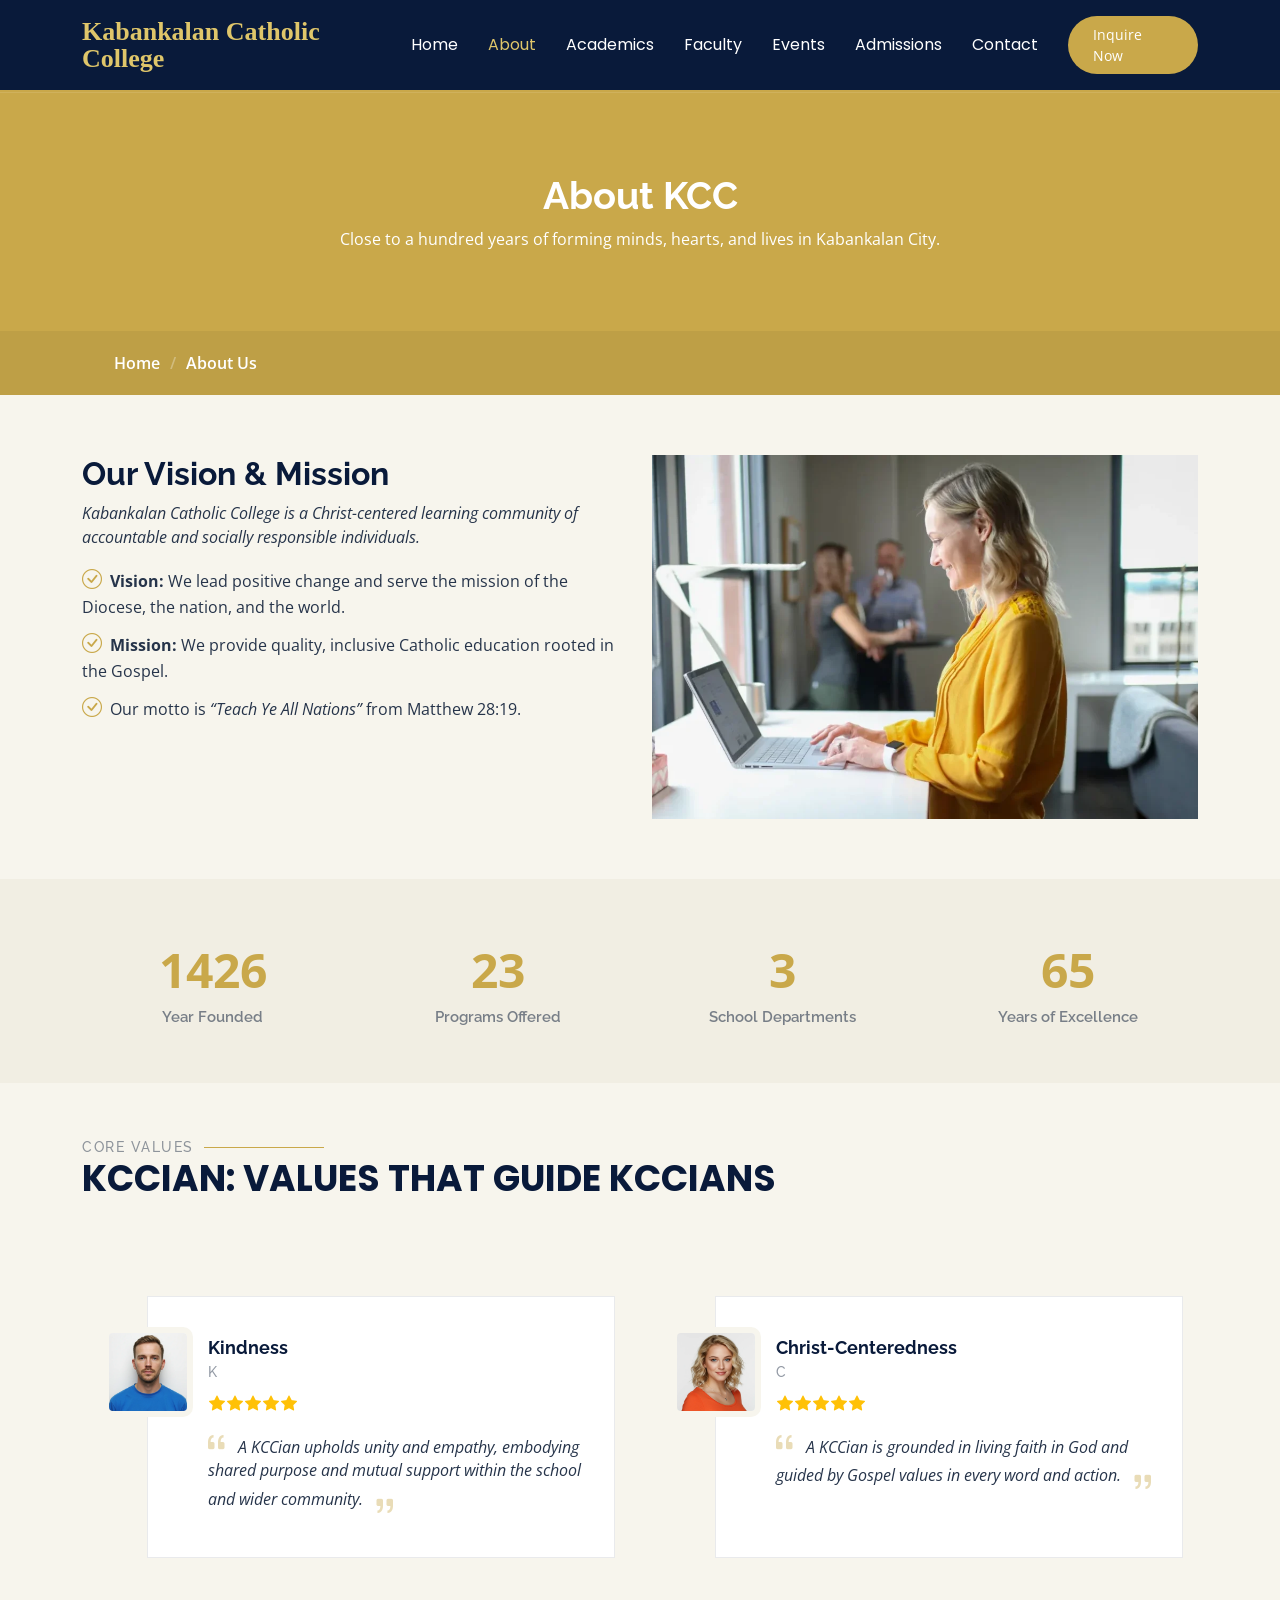
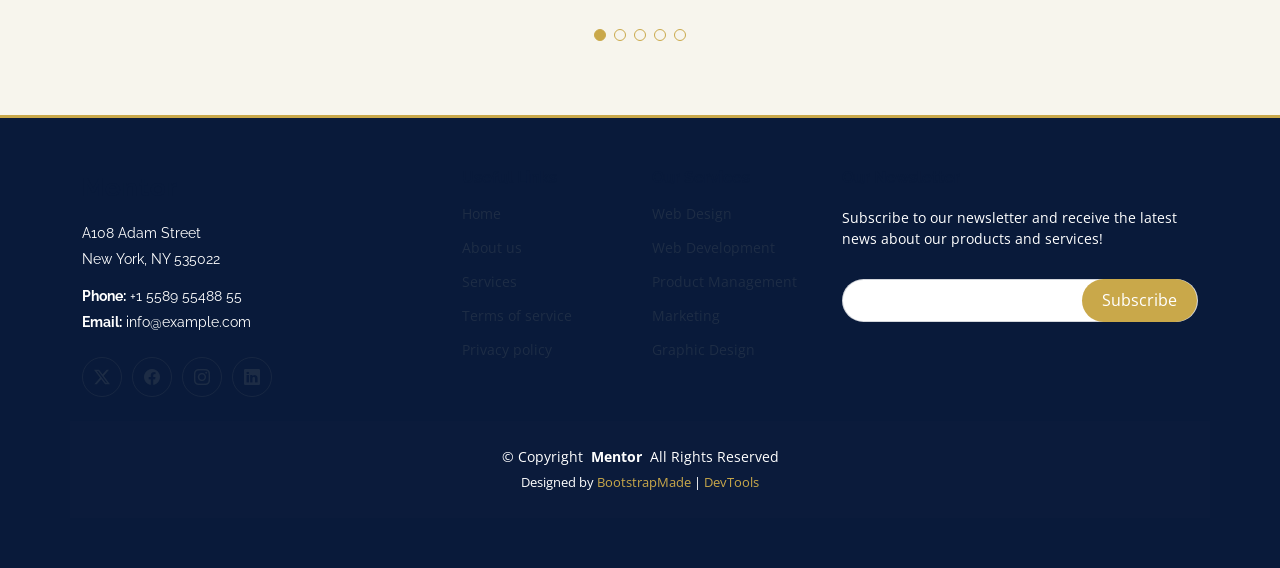
==== commit e689b92c: "About page" ====
--- a/about.html
+++ b/about.html
@@ -44,40 +44,23 @@
       <a href="index.html" class="logo d-flex align-items-center me-auto">
         <!-- Uncomment the line below if you also wish to use an image logo -->
         <!-- <img src="assets/img/logo.webp" alt=""> -->
-        <h1 class="sitename">Mentor</h1>
+        <h1 class="sitename">Kabankalan Catholic College</h1>
       </a>
 
       <nav id="navmenu" class="navmenu">
         <ul>
           <li><a href="index.html">Home<br></a></li>
           <li><a href="about.html" class="active">About</a></li>
-          <li><a href="courses.html">Courses</a></li>
-          <li><a href="trainers.html">Trainers</a></li>
+          <li><a href="courses.html">Academics</a></li>
+          <li><a href="trainers.html">Faculty</a></li>
           <li><a href="events.html">Events</a></li>
-          <li><a href="pricing.html">Pricing</a></li>
-          <li class="dropdown"><a href="#"><span>Dropdown</span> <i class="bi bi-chevron-down toggle-dropdown"></i></a>
-            <ul>
-              <li><a href="#">Dropdown 1</a></li>
-              <li class="dropdown"><a href="#"><span>Deep Dropdown</span> <i class="bi bi-chevron-down toggle-dropdown"></i></a>
-                <ul>
-                  <li><a href="#">Deep Dropdown 1</a></li>
-                  <li><a href="#">Deep Dropdown 2</a></li>
-                  <li><a href="#">Deep Dropdown 3</a></li>
-                  <li><a href="#">Deep Dropdown 4</a></li>
-                  <li><a href="#">Deep Dropdown 5</a></li>
-                </ul>
-              </li>
-              <li><a href="#">Dropdown 2</a></li>
-              <li><a href="#">Dropdown 3</a></li>
-              <li><a href="#">Dropdown 4</a></li>
-            </ul>
-          </li>
+          <li><a href="pricing.html">Admissions</a></li>
           <li><a href="contact.html">Contact</a></li>
         </ul>
         <i class="mobile-nav-toggle d-xl-none bi bi-list"></i>
       </nav>
 
-      <a class="btn-getstarted" href="courses.html">Get Started</a>
+      <a class="btn-getstarted" href="pricing.html">Inquire Now</a>
 
     </div>
   </header>
@@ -90,8 +73,8 @@
         <div class="container">
           <div class="row d-flex justify-content-center text-center">
             <div class="col-lg-8">
-              <h1>About Us<br></h1>
-              <p class="mb-0">Odio et unde deleniti. Deserunt numquam exercitationem. Officiis quo odio sint voluptas consequatur ut a odio voluptatem. Sit dolorum debitis veritatis natus dolores. Quasi ratione sint. Sit quaerat ipsum dolorem.</p>
+              <h1>About KCC</h1>
+              <p class="mb-0">Close to a hundred years of forming minds, hearts, and lives in Kabankalan City.</p>
             </div>
           </div>
         </div>
@@ -118,15 +101,14 @@
           </div>
 
           <div class="col-lg-6 order-2 order-lg-1 content" data-aos="fade-up" data-aos-delay="200">
-            <h3>Voluptatem dignissimos provident quasi corporis</h3>
+            <h3>Our Vision & Mission</h3>
             <p class="fst-italic">
-              Lorem ipsum dolor sit amet, consectetur adipiscing elit, sed do eiusmod tempor incididunt ut labore et dolore
-              magna aliqua.
+              Kabankalan Catholic College is a Christ-centered learning community of accountable and socially responsible individuals.
             </p>
             <ul>
-              <li><i class="bi bi-check-circle"></i> <span>Ullamco laboris nisi ut aliquip ex ea commodo consequat.</span></li>
-              <li><i class="bi bi-check-circle"></i> <span>Duis aute irure dolor in reprehenderit in voluptate velit.</span></li>
-              <li><i class="bi bi-check-circle"></i> <span>Ullamco laboris nisi ut aliquip ex ea commodo consequat. Duis aute irure dolor in reprehenderit in voluptate trideta storacalaperda mastiro dolore eu fugiat nulla pariatur.</span></li>
+              <li><i class="bi bi-check-circle"></i> <span><strong>Vision:</strong> We lead positive change and serve the mission of the Diocese, the nation, and the world.</span></li>
+              <li><i class="bi bi-check-circle"></i> <span><strong>Mission:</strong> We provide quality, inclusive Catholic education rooted in the Gospel.</span></li>
+              <li><i class="bi bi-check-circle"></i> <span>Our motto is <em>“Teach Ye All Nations”</em> from Matthew 28:19.</span></li>
             </ul>
           </div>
 
@@ -145,29 +127,29 @@
 
           <div class="col-lg-3 col-md-6">
             <div class="stats-item text-center w-100 h-100">
-              <span data-purecounter-start="0" data-purecounter-end="1232" data-purecounter-duration="1" class="purecounter"></span>
-              <p>Students</p>
+              <span data-purecounter-start="0" data-purecounter-end="1927" data-purecounter-duration="1" class="purecounter"></span>
+              <p>Year Founded</p>
             </div>
           </div><!-- End Stats Item -->
 
           <div class="col-lg-3 col-md-6">
             <div class="stats-item text-center w-100 h-100">
-              <span data-purecounter-start="0" data-purecounter-end="64" data-purecounter-duration="1" class="purecounter"></span>
-              <p>Courses</p>
+              <span data-purecounter-start="0" data-purecounter-end="32" data-purecounter-duration="1" class="purecounter"></span>
+              <p>Programs Offered</p>
             </div>
           </div><!-- End Stats Item -->
 
           <div class="col-lg-3 col-md-6">
             <div class="stats-item text-center w-100 h-100">
-              <span data-purecounter-start="0" data-purecounter-end="42" data-purecounter-duration="1" class="purecounter"></span>
-              <p>Events</p>
+              <span data-purecounter-start="0" data-purecounter-end="4" data-purecounter-duration="1" class="purecounter"></span>
+              <p>School Departments</p>
             </div>
           </div><!-- End Stats Item -->
 
           <div class="col-lg-3 col-md-6">
             <div class="stats-item text-center w-100 h-100">
-              <span data-purecounter-start="0" data-purecounter-end="24" data-purecounter-duration="1" class="purecounter"></span>
-              <p>Trainers</p>
+              <span data-purecounter-start="0" data-purecounter-end="99" data-purecounter-duration="1" class="purecounter"></span>
+              <p>Years of Excellence</p>
             </div>
           </div><!-- End Stats Item -->
 
@@ -182,8 +164,8 @@
 
       <!-- Section Title -->
       <div class="container section-title" data-aos="fade-up">
-        <h2>Testimonials</h2>
-        <p>What are they saying</p>
+        <h2>Core Values</h2>
+        <p>KCCIAN: values that guide KCCians</p>
       </div><!-- End Section Title -->
 
       <div class="container" data-aos="fade-up" data-aos-delay="100">
@@ -220,14 +202,14 @@
               <div class="testimonial-wrap">
                 <div class="testimonial-item">
                   <img src="assets/img/person/person-m-9.webp" class="testimonial-img" alt="">
-                  <h3>Saul Goodman</h3>
-                  <h4>Ceo &amp; Founder</h4>
-                  <div class="stars">
-                    <i class="bi bi-star-fill"></i><i class="bi bi-star-fill"></i><i class="bi bi-star-fill"></i><i class="bi bi-star-fill"></i><i class="bi bi-star-fill"></i>
-                  </div>
-                  <p>
-                    <i class="bi bi-quote quote-icon-left"></i>
-                    <span>Proin iaculis purus consequat sem cure digni ssim donec porttitora entum suscipit rhoncus. Accusantium quam, ultricies eget id, aliquam eget nibh et. Maecen aliquam, risus at semper.</span>
+                  <h3>Kindness</h3>
+                  <h4>K</h4>
+                  <div class="stars">
+                    <i class="bi bi-star-fill"></i><i class="bi bi-star-fill"></i><i class="bi bi-star-fill"></i><i class="bi bi-star-fill"></i><i class="bi bi-star-fill"></i>
+                  </div>
+                  <p>
+                    <i class="bi bi-quote quote-icon-left"></i>
+                    <span>A KCCian upholds unity and empathy, embodying shared purpose and mutual support within the school and wider community.</span>
                     <i class="bi bi-quote quote-icon-right"></i>
                   </p>
                 </div>
@@ -238,14 +220,14 @@
               <div class="testimonial-wrap">
                 <div class="testimonial-item">
                   <img src="assets/img/person/person-f-5.webp" class="testimonial-img" alt="">
-                  <h3>Sara Wilsson</h3>
-                  <h4>Designer</h4>
-                  <div class="stars">
-                    <i class="bi bi-star-fill"></i><i class="bi bi-star-fill"></i><i class="bi bi-star-fill"></i><i class="bi bi-star-fill"></i><i class="bi bi-star-fill"></i>
-                  </div>
-                  <p>
-                    <i class="bi bi-quote quote-icon-left"></i>
-                    <span>Export tempor illum tamen malis malis eram quae irure esse labore quem cillum quid cillum eram malis quorum velit fore eram velit sunt aliqua noster fugiat irure amet legam anim culpa.</span>
+                  <h3>Christ-Centeredness</h3>
+                  <h4>C</h4>
+                  <div class="stars">
+                    <i class="bi bi-star-fill"></i><i class="bi bi-star-fill"></i><i class="bi bi-star-fill"></i><i class="bi bi-star-fill"></i><i class="bi bi-star-fill"></i>
+                  </div>
+                  <p>
+                    <i class="bi bi-quote quote-icon-left"></i>
+                    <span>A KCCian is grounded in living faith in God and guided by Gospel values in every word and action.</span>
                     <i class="bi bi-quote quote-icon-right"></i>
                   </p>
                 </div>
@@ -256,14 +238,14 @@
               <div class="testimonial-wrap">
                 <div class="testimonial-item">
                   <img src="assets/img/person/person-f-12.webp" class="testimonial-img" alt="">
-                  <h3>Jena Karlis</h3>
-                  <h4>Store Owner</h4>
-                  <div class="stars">
-                    <i class="bi bi-star-fill"></i><i class="bi bi-star-fill"></i><i class="bi bi-star-fill"></i><i class="bi bi-star-fill"></i><i class="bi bi-star-fill"></i>
-                  </div>
-                  <p>
-                    <i class="bi bi-quote quote-icon-left"></i>
-                    <span>Enim nisi quem export duis labore cillum quae magna enim sint quorum nulla quem veniam duis minim tempor labore quem eram duis noster aute amet eram fore quis sint minim.</span>
+                  <h3>Integrity & Accountability</h3>
+                  <h4>I & A</h4>
+                  <div class="stars">
+                    <i class="bi bi-star-fill"></i><i class="bi bi-star-fill"></i><i class="bi bi-star-fill"></i><i class="bi bi-star-fill"></i><i class="bi bi-star-fill"></i>
+                  </div>
+                  <p>
+                    <i class="bi bi-quote quote-icon-left"></i>
+                    <span>KCCians commit to moral responsibility, academic honesty, and ownership of their decisions and actions.</span>
                     <i class="bi bi-quote quote-icon-right"></i>
                   </p>
                 </div>
--- a/assets/css/main.css
+++ b/assets/css/main.css
@@ -32,9 +32,6 @@
   --nav-color: #ffffff;
   --nav-hover-color: #dfc66a;
   --nav-mobile-background-color: #091a3a;
-  --nav-dropdown-background-color: #091a3a;
-  --nav-dropdown-color: #ffffff;
-  --nav-dropdown-hover-color: #dfc66a;
 }
 
 /* Color Presets - These classes override global colors when applied to any section or element, providing reuse of the sam color scheme. */
@@ -340,61 +337,6 @@
     color: var(--nav-hover-color);
   }
 
-  .navmenu .dropdown ul {
-    margin: 0;
-    padding: 10px 0;
-    background: var(--nav-dropdown-background-color);
-    display: block;
-    position: absolute;
-    visibility: hidden;
-    left: 14px;
-    top: 130%;
-    opacity: 0;
-    transition: 0.3s;
-    border-radius: 4px;
-    z-index: 99;
-    box-shadow: 0px 0px 30px rgba(0, 0, 0, 0.1);
-  }
-
-  .navmenu .dropdown ul li {
-    min-width: 200px;
-  }
-
-  .navmenu .dropdown ul a {
-    padding: 10px 20px;
-    font-size: 15px;
-    text-transform: none;
-    color: var(--nav-dropdown-color);
-  }
-
-  .navmenu .dropdown ul a i {
-    font-size: 12px;
-  }
-
-  .navmenu .dropdown ul a:hover,
-  .navmenu .dropdown ul .active:hover,
-  .navmenu .dropdown ul li:hover>a {
-    color: var(--nav-dropdown-hover-color);
-  }
-
-  .navmenu .dropdown:hover>ul {
-    opacity: 1;
-    top: 100%;
-    visibility: visible;
-  }
-
-  .navmenu .dropdown .dropdown ul {
-    top: 0;
-    left: -90%;
-    visibility: hidden;
-  }
-
-  .navmenu .dropdown .dropdown:hover>ul {
-    opacity: 1;
-    top: 0;
-    left: -100%;
-    visibility: visible;
-  }
 }
 
 /* Navmenu - Mobile */
@@ -431,7 +373,7 @@
 
   .navmenu a,
   .navmenu a:focus {
-    color: var(--nav-dropdown-color);
+    color: var(--nav-color);
     padding: 10px 20px;
     font-family: var(--nav-font);
     font-size: 17px;
@@ -467,7 +409,7 @@
   .navmenu a:hover,
   .navmenu .active,
   .navmenu .active:focus {
-    color: var(--nav-dropdown-hover-color);
+    color: var(--nav-hover-color);
   }
 
   .navmenu .active i,
@@ -477,24 +419,6 @@
     transform: rotate(180deg);
   }
 
-  .navmenu .dropdown ul {
-    position: static;
-    display: none;
-    z-index: 99;
-    padding: 10px 0;
-    margin: 10px 20px;
-    background-color: var(--nav-dropdown-background-color);
-    transition: all 0.5s ease-in-out;
-  }
-
-  .navmenu .dropdown ul ul {
-    background-color: rgba(33, 37, 41, 0.1);
-  }
-
-  .navmenu .dropdown>.dropdown-active {
-    display: block;
-    background-color: rgba(33, 37, 41, 0.03);
-  }
 
   .mobile-nav-active {
     overflow: hidden;
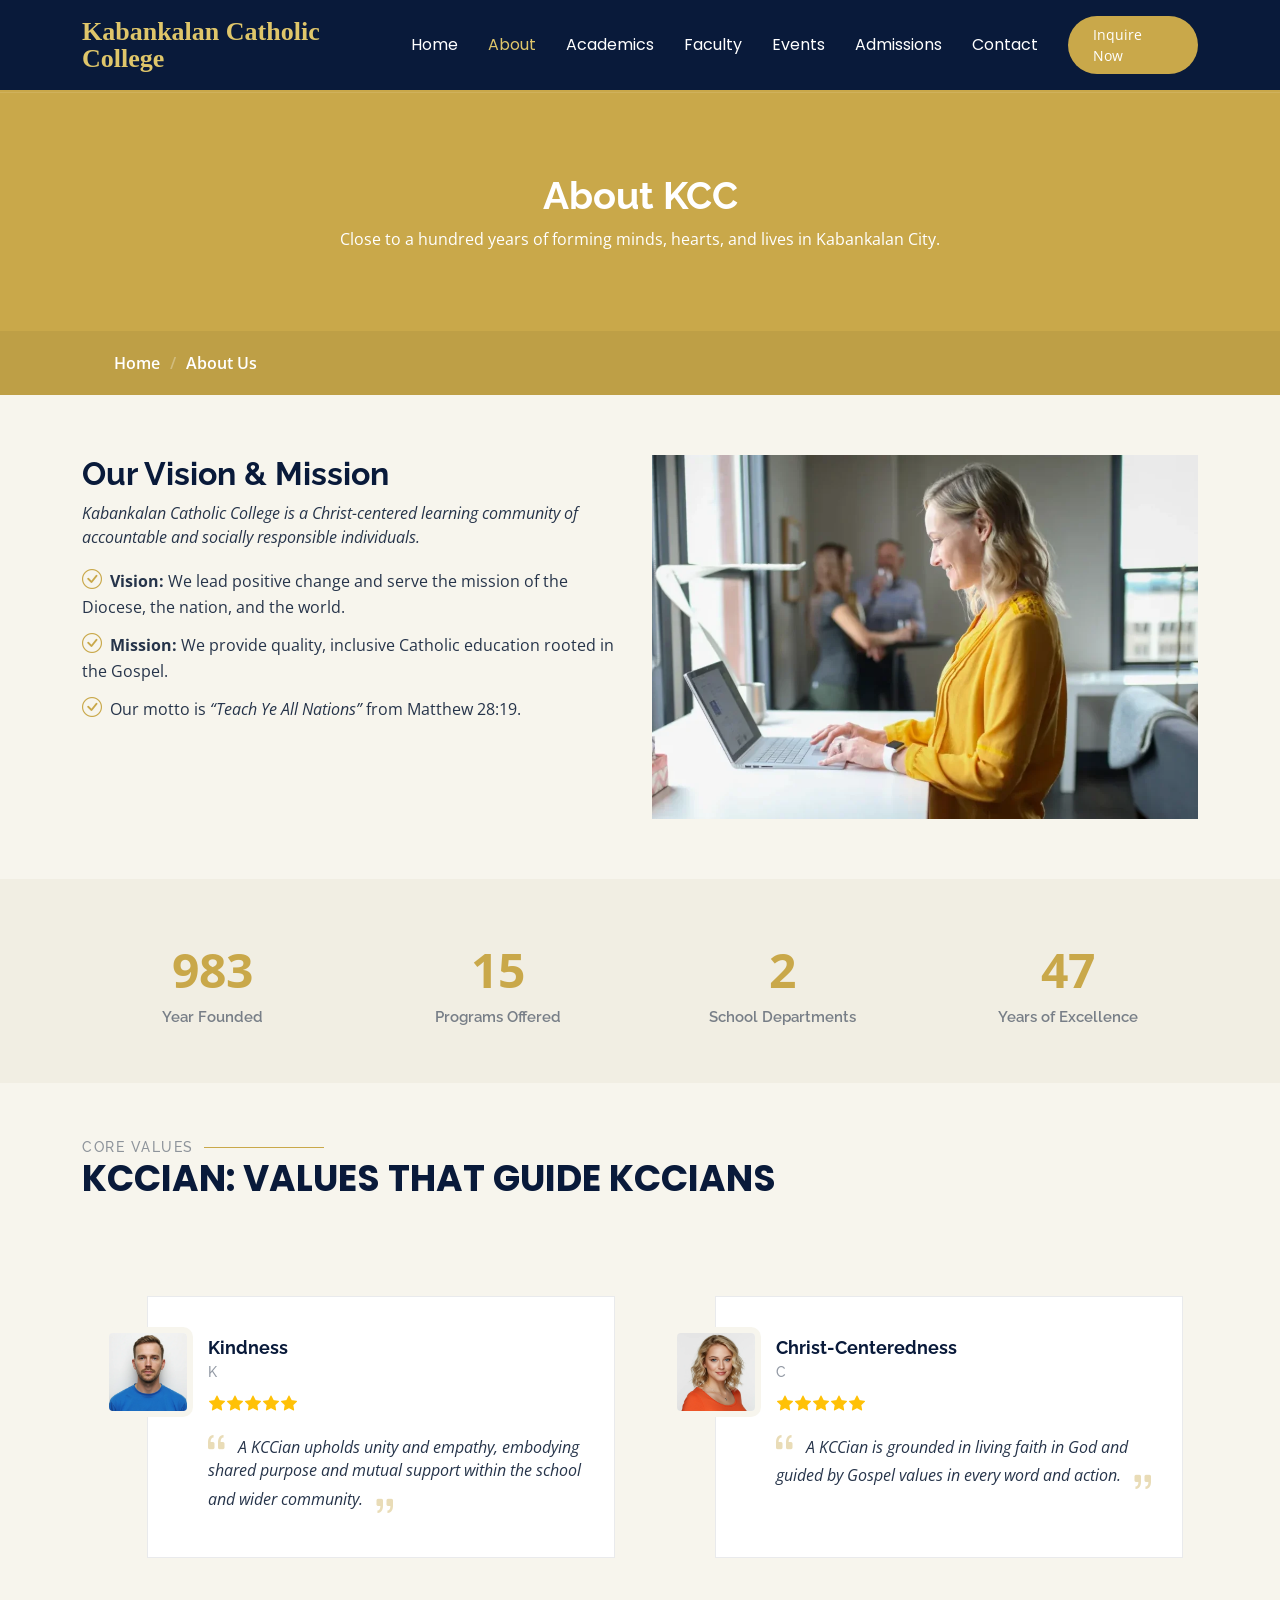
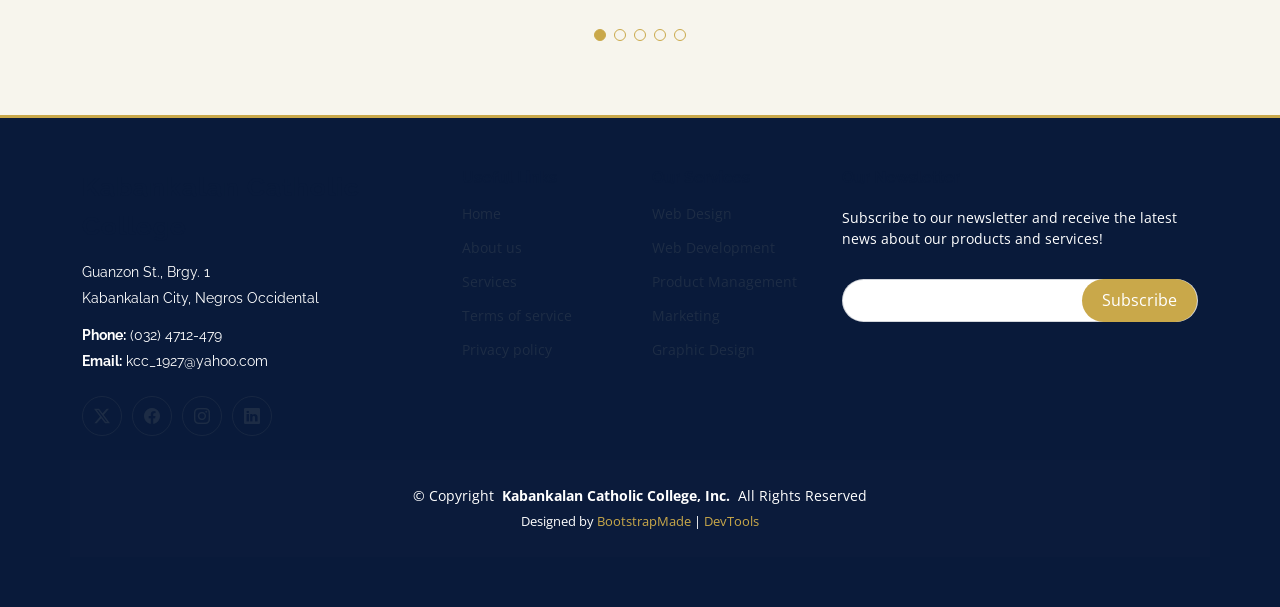
==== commit 3e213712: "KCC page content" ====
--- a/about.html
+++ b/about.html
@@ -304,13 +304,13 @@
       <div class="row gy-4">
         <div class="col-lg-4 col-md-6 footer-about">
           <a href="index.html" class="logo d-flex align-items-center">
-            <span class="sitename">Mentor</span>
+            <span class="sitename">Kabankalan Catholic College</span>
           </a>
           <div class="footer-contact pt-3">
-            <p>A108 Adam Street</p>
-            <p>New York, NY 535022</p>
-            <p class="mt-3"><strong>Phone:</strong> <span>+1 5589 55488 55</span></p>
-            <p><strong>Email:</strong> <span>info@example.com</span></p>
+            <p>Guanzon St., Brgy. 1</p>
+            <p>Kabankalan City, Negros Occidental</p>
+            <p class="mt-3"><strong>Phone:</strong> <span>(032) 4712-479</span></p>
+            <p><strong>Email:</strong> <span>kcc_1927@yahoo.com</span></p>
           </div>
           <div class="social-links d-flex mt-4">
             <a href=""><i class="bi bi-twitter-x"></i></a>
@@ -357,7 +357,7 @@
     </div>
 
     <div class="container copyright text-center mt-4">
-      <p>© <span>Copyright</span> <strong class="px-1 sitename">Mentor</strong> <span>All Rights Reserved</span></p>
+      <p>© <span>Copyright</span> <strong class="px-1 sitename">Kabankalan Catholic College, Inc.</strong> <span>All Rights Reserved</span></p>
       <div class="credits">
         <!-- All the links in the footer should remain intact. -->
         <!-- You can delete the links only if you've purchased the pro version. -->
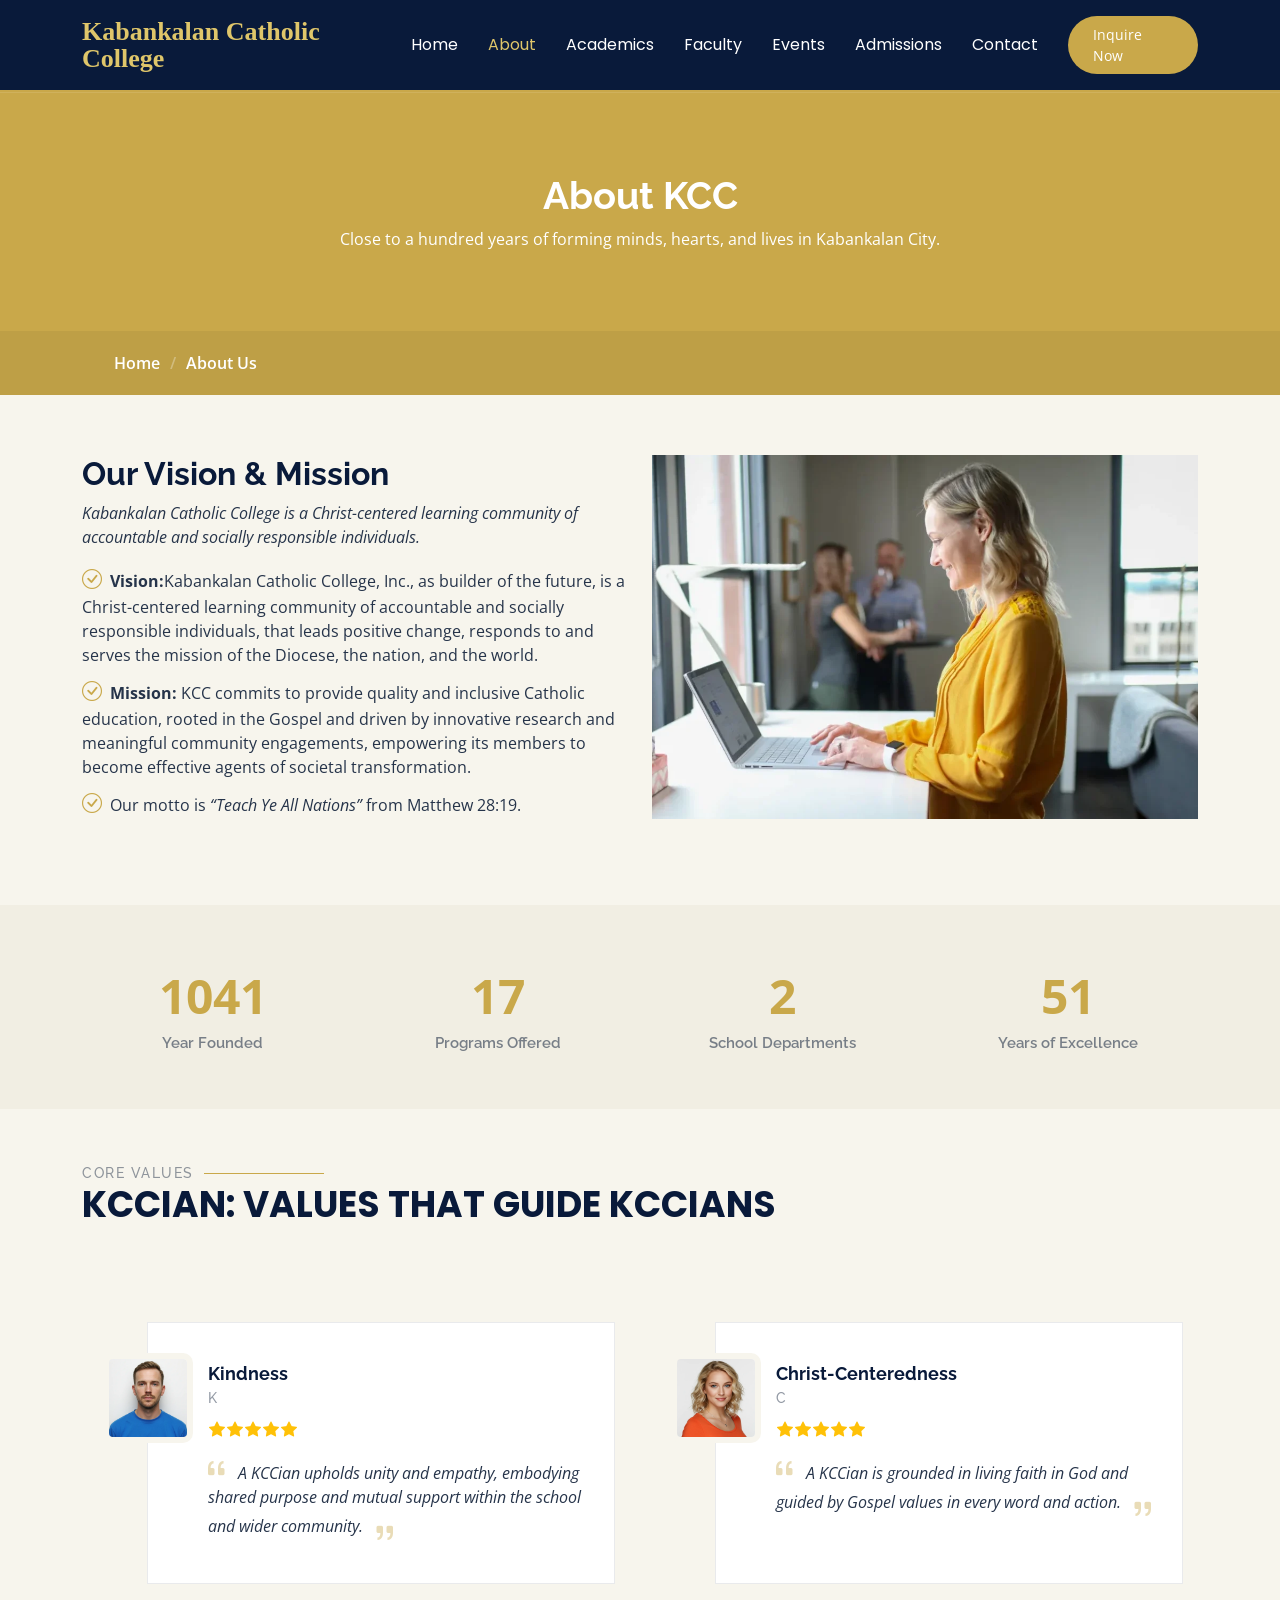
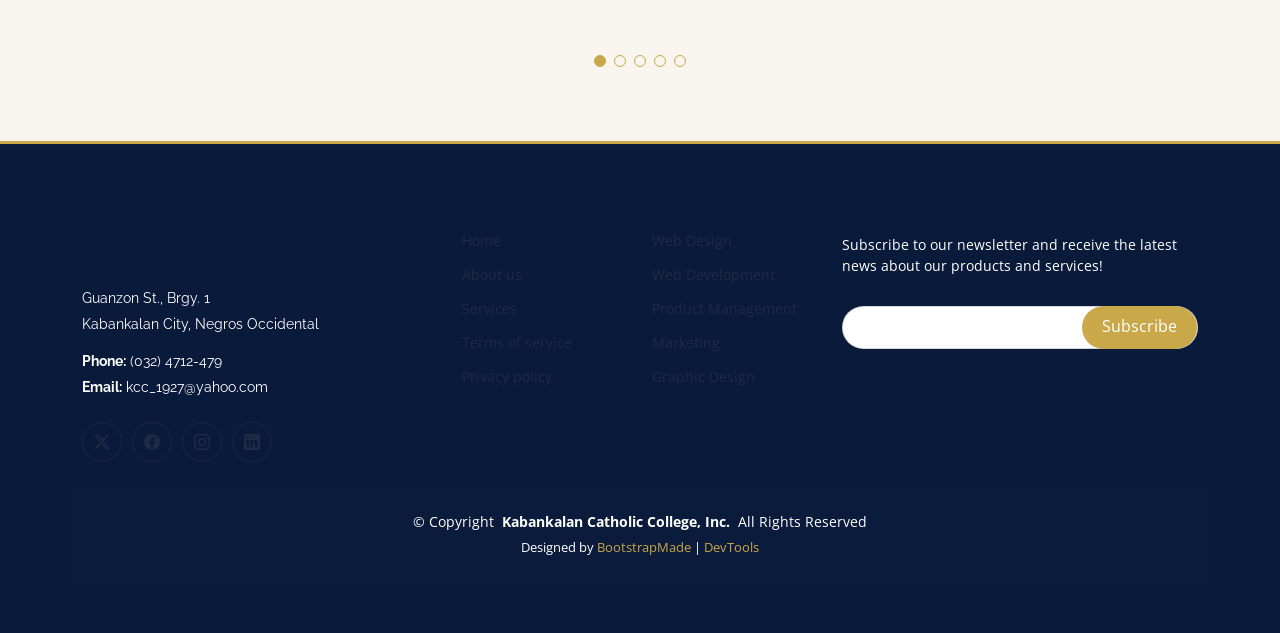
==== commit 0420020b: "pilllars" ====
--- a/about.html
+++ b/about.html
@@ -106,8 +106,8 @@
               Kabankalan Catholic College is a Christ-centered learning community of accountable and socially responsible individuals.
             </p>
             <ul>
-              <li><i class="bi bi-check-circle"></i> <span><strong>Vision:</strong> We lead positive change and serve the mission of the Diocese, the nation, and the world.</span></li>
-              <li><i class="bi bi-check-circle"></i> <span><strong>Mission:</strong> We provide quality, inclusive Catholic education rooted in the Gospel.</span></li>
+              <li><i class="bi bi-check-circle"></i> <span><strong>Vision:</strong>Kabankalan Catholic College, Inc., as builder of the future, is a Christ-centered learning community of accountable and socially responsible individuals, that leads positive change, responds to and serves the mission of the Diocese, the nation, and the world.</span></li>
+              <li><i class="bi bi-check-circle"></i> <span><strong>Mission:</strong> KCC commits to provide quality and inclusive Catholic education, rooted in the Gospel and driven by innovative research and meaningful community engagements, empowering its members to become effective agents of societal transformation.</span></li>
               <li><i class="bi bi-check-circle"></i> <span>Our motto is <em>“Teach Ye All Nations”</em> from Matthew 28:19.</span></li>
             </ul>
           </div>
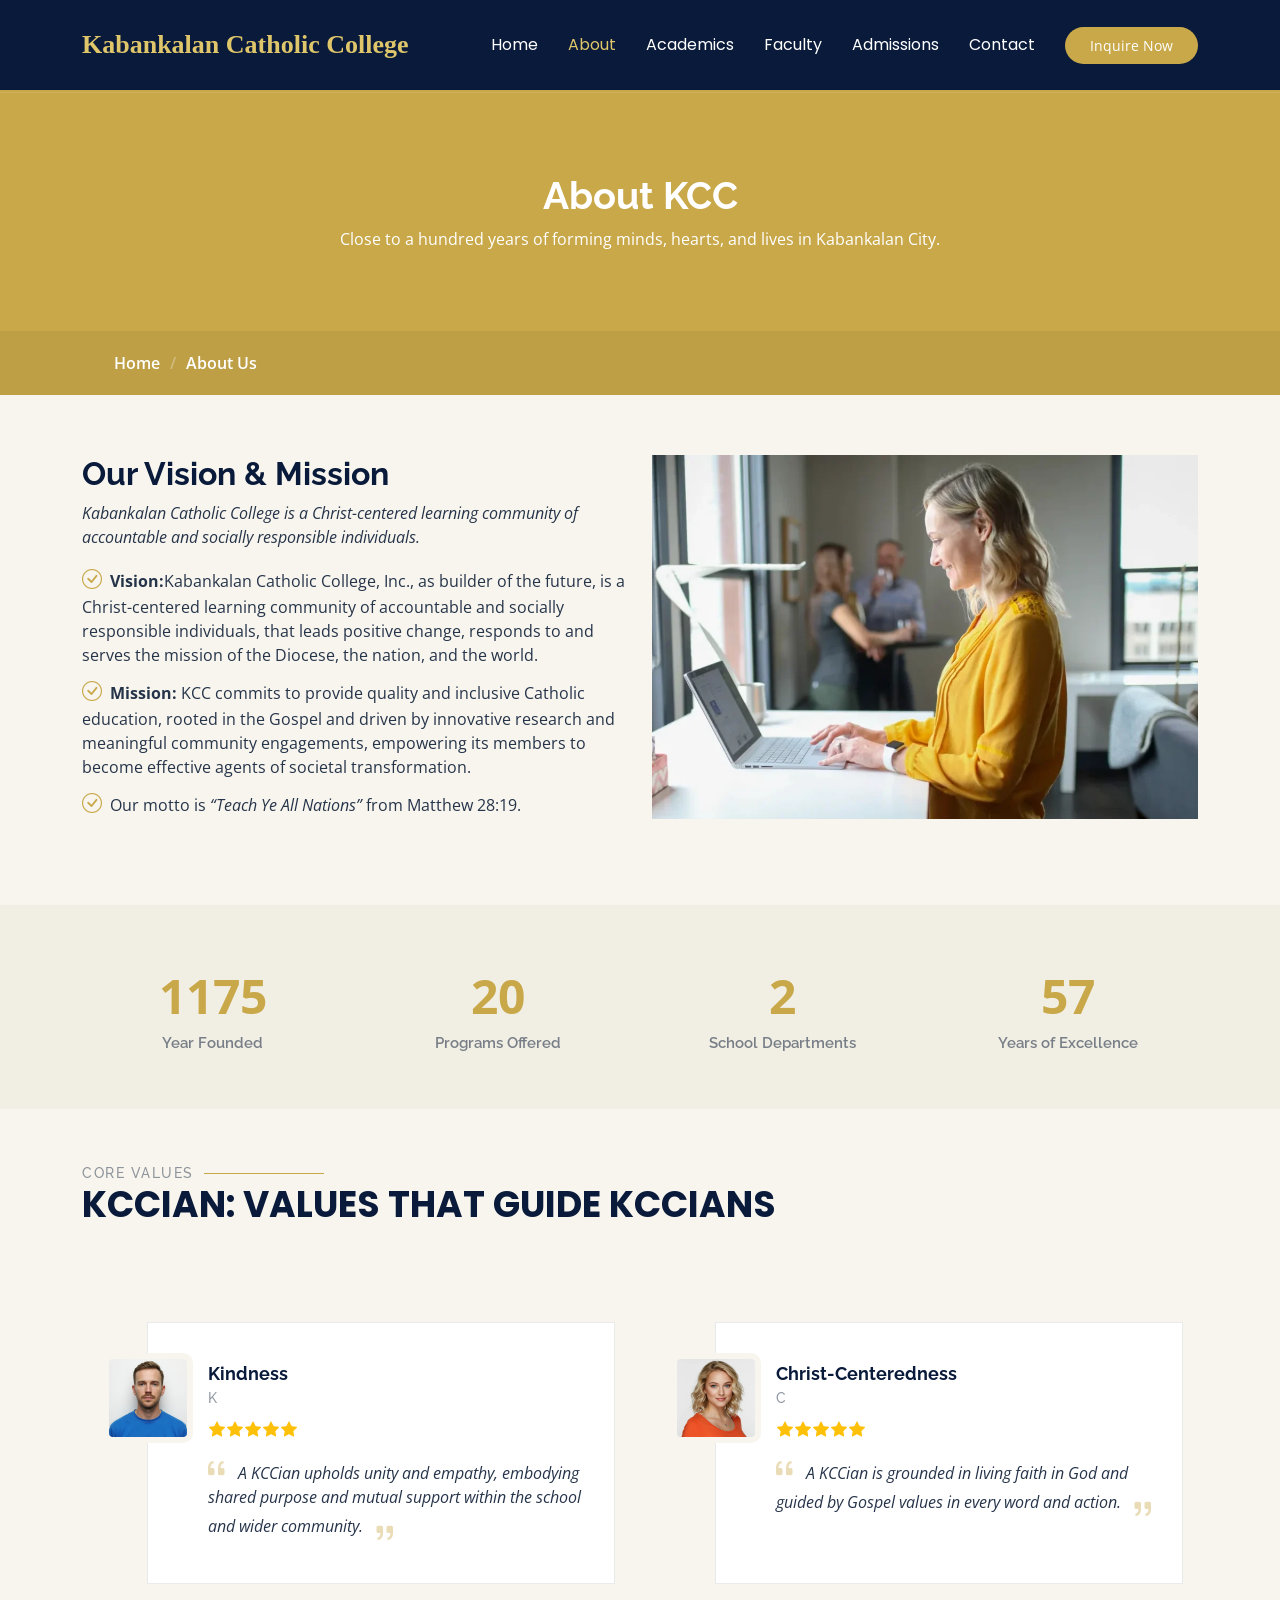
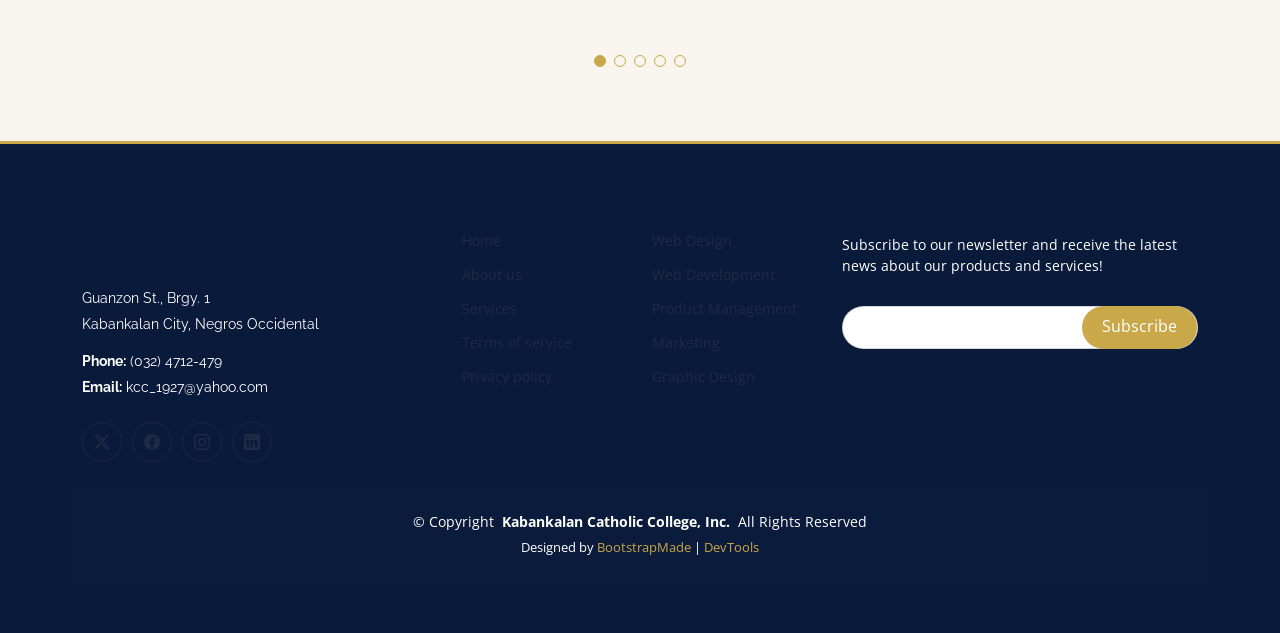
==== commit cfb464d6: "homepage modify" ====
--- a/about.html
+++ b/about.html
@@ -53,7 +53,6 @@
           <li><a href="about.html" class="active">About</a></li>
           <li><a href="courses.html">Academics</a></li>
           <li><a href="trainers.html">Faculty</a></li>
-          <li><a href="events.html">Events</a></li>
           <li><a href="pricing.html">Admissions</a></li>
           <li><a href="contact.html">Contact</a></li>
         </ul>
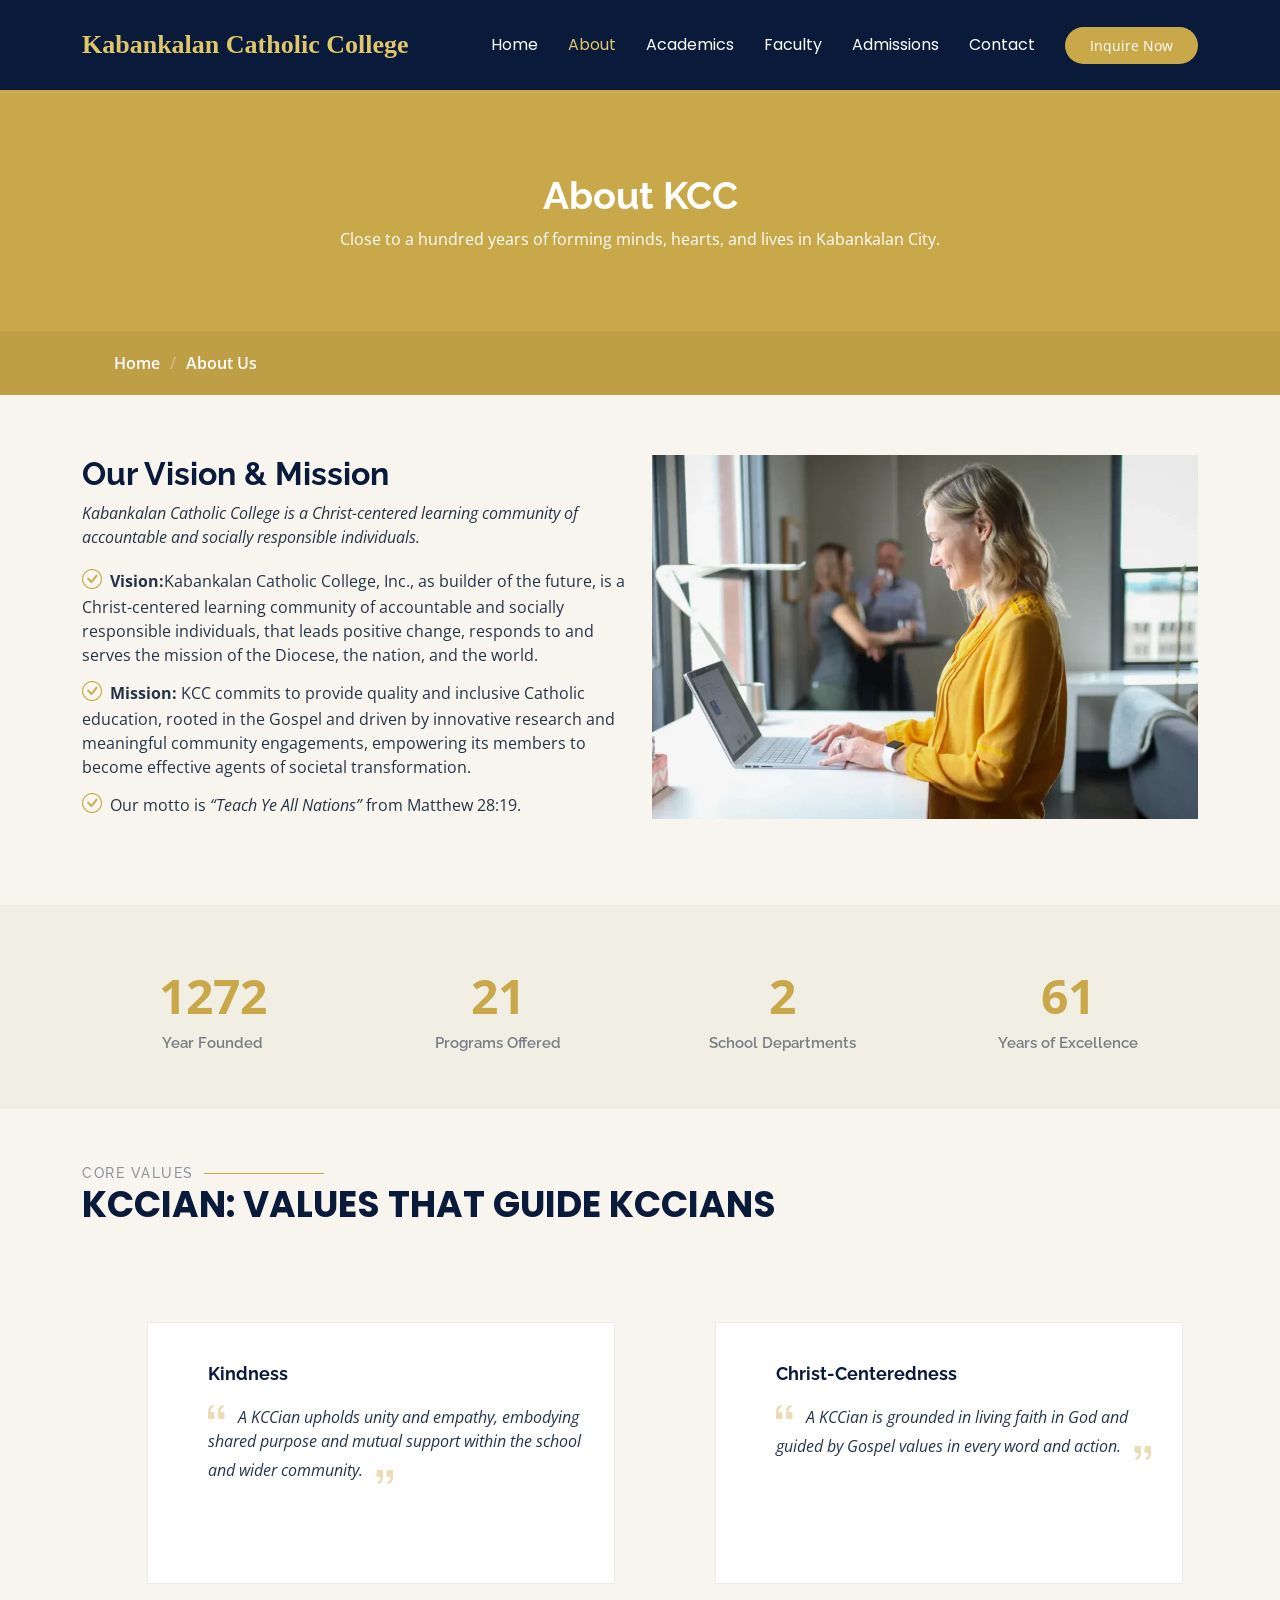
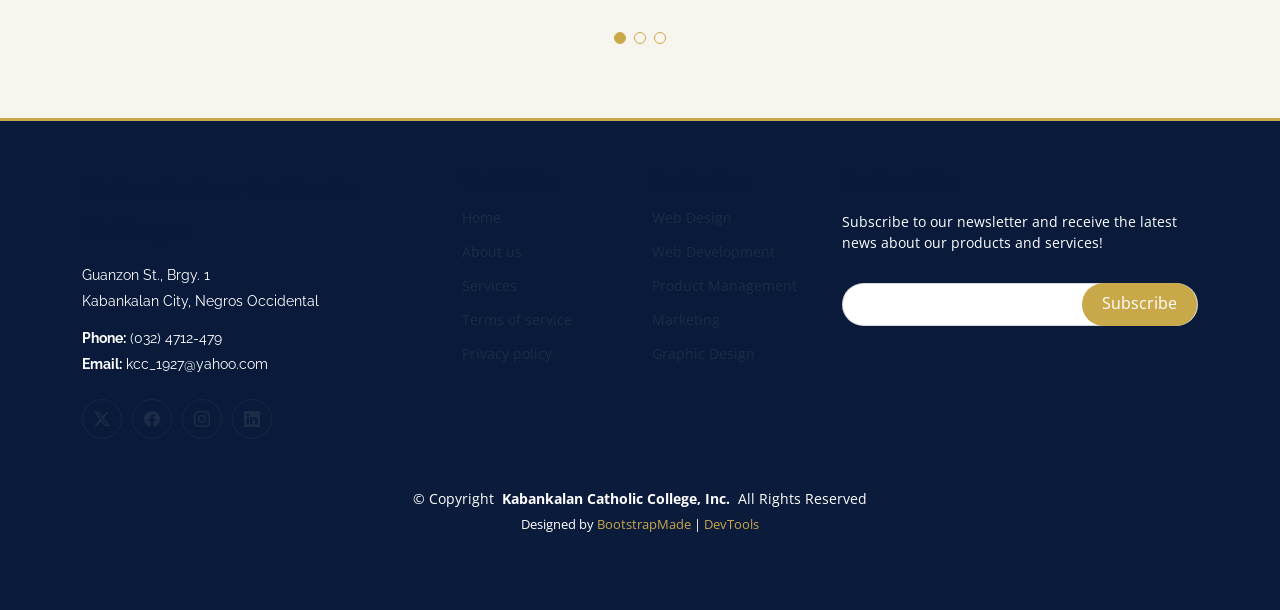
==== commit 1c4afb9e: "academics info" ====
--- a/about.html
+++ b/about.html
@@ -140,7 +140,7 @@
 
           <div class="col-lg-3 col-md-6">
             <div class="stats-item text-center w-100 h-100">
-              <span data-purecounter-start="0" data-purecounter-end="4" data-purecounter-duration="1" class="purecounter"></span>
+              <span data-purecounter-start="0" data-purecounter-end="3" data-purecounter-duration="1" class="purecounter"></span>
               <p>School Departments</p>
             </div>
           </div><!-- End Stats Item -->
@@ -200,12 +200,10 @@
             <div class="swiper-slide">
               <div class="testimonial-wrap">
                 <div class="testimonial-item">
-                  <img src="assets/img/person/person-m-9.webp" class="testimonial-img" alt="">
+                  
                   <h3>Kindness</h3>
-                  <h4>K</h4>
-                  <div class="stars">
-                    <i class="bi bi-star-fill"></i><i class="bi bi-star-fill"></i><i class="bi bi-star-fill"></i><i class="bi bi-star-fill"></i><i class="bi bi-star-fill"></i>
-                  </div>
+                  <h4></h4>
+                  
                   <p>
                     <i class="bi bi-quote quote-icon-left"></i>
                     <span>A KCCian upholds unity and empathy, embodying shared purpose and mutual support within the school and wider community.</span>
@@ -218,12 +216,10 @@
             <div class="swiper-slide">
               <div class="testimonial-wrap">
                 <div class="testimonial-item">
-                  <img src="assets/img/person/person-f-5.webp" class="testimonial-img" alt="">
+                  
                   <h3>Christ-Centeredness</h3>
-                  <h4>C</h4>
-                  <div class="stars">
-                    <i class="bi bi-star-fill"></i><i class="bi bi-star-fill"></i><i class="bi bi-star-fill"></i><i class="bi bi-star-fill"></i><i class="bi bi-star-fill"></i>
-                  </div>
+                  <h4></h4>
+                 
                   <p>
                     <i class="bi bi-quote quote-icon-left"></i>
                     <span>A KCCian is grounded in living faith in God and guided by Gospel values in every word and action.</span>
@@ -236,12 +232,10 @@
             <div class="swiper-slide">
               <div class="testimonial-wrap">
                 <div class="testimonial-item">
-                  <img src="assets/img/person/person-f-12.webp" class="testimonial-img" alt="">
+               
                   <h3>Integrity & Accountability</h3>
-                  <h4>I & A</h4>
-                  <div class="stars">
-                    <i class="bi bi-star-fill"></i><i class="bi bi-star-fill"></i><i class="bi bi-star-fill"></i><i class="bi bi-star-fill"></i><i class="bi bi-star-fill"></i>
-                  </div>
+                  <h4></h4>
+               
                   <p>
                     <i class="bi bi-quote quote-icon-left"></i>
                     <span>KCCians commit to moral responsibility, academic honesty, and ownership of their decisions and actions.</span>
@@ -251,42 +245,9 @@
               </div>
             </div><!-- End testimonial item -->
 
-            <div class="swiper-slide">
-              <div class="testimonial-wrap">
-                <div class="testimonial-item">
-                  <img src="assets/img/person/person-m-12.webp" class="testimonial-img" alt="">
-                  <h3>Matt Brandon</h3>
-                  <h4>Freelancer</h4>
-                  <div class="stars">
-                    <i class="bi bi-star-fill"></i><i class="bi bi-star-fill"></i><i class="bi bi-star-fill"></i><i class="bi bi-star-fill"></i><i class="bi bi-star-fill"></i>
-                  </div>
-                  <p>
-                    <i class="bi bi-quote quote-icon-left"></i>
-                    <span>Fugiat enim eram quae cillum dolore dolor amet nulla culpa multos export minim fugiat minim velit minim dolor enim duis veniam ipsum anim magna sunt elit fore quem dolore labore illum veniam.</span>
-                    <i class="bi bi-quote quote-icon-right"></i>
-                  </p>
-                </div>
-              </div>
-            </div><!-- End testimonial item -->
-
-            <div class="swiper-slide">
-              <div class="testimonial-wrap">
-                <div class="testimonial-item">
-                  <img src="assets/img/person/person-m-13.webp" class="testimonial-img" alt="">
-                  <h3>John Larson</h3>
-                  <h4>Entrepreneur</h4>
-                  <div class="stars">
-                    <i class="bi bi-star-fill"></i><i class="bi bi-star-fill"></i><i class="bi bi-star-fill"></i><i class="bi bi-star-fill"></i><i class="bi bi-star-fill"></i>
-                  </div>
-                  <p>
-                    <i class="bi bi-quote quote-icon-left"></i>
-                    <span>Quis quorum aliqua sint quem legam fore sunt eram irure aliqua veniam tempor noster veniam enim culpa labore duis sunt culpa nulla illum cillum fugiat legam esse veniam culpa fore nisi cillum quid.</span>
-                    <i class="bi bi-quote quote-icon-right"></i>
-                  </p>
-                </div>
-              </div>
-            </div><!-- End testimonial item -->
-
+          
+
+           
           </div>
           <div class="swiper-pagination"></div>
         </div>
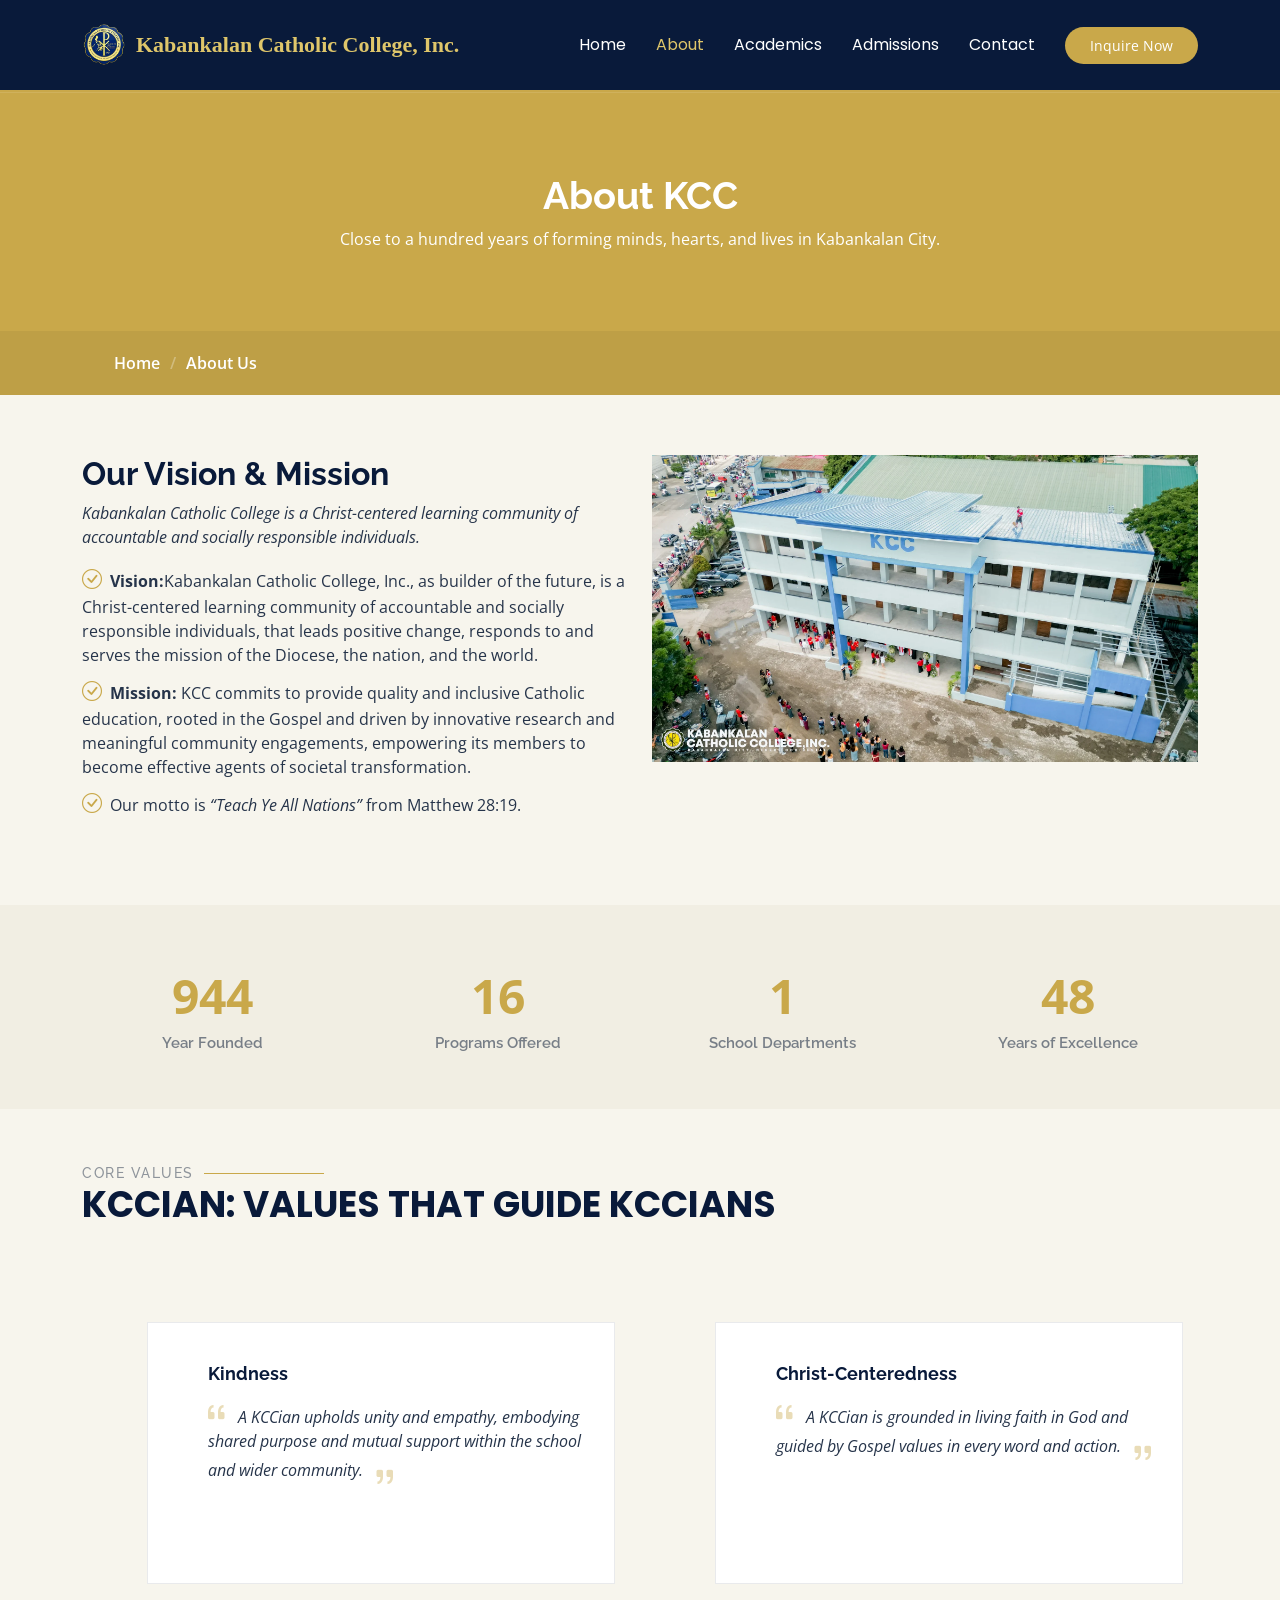
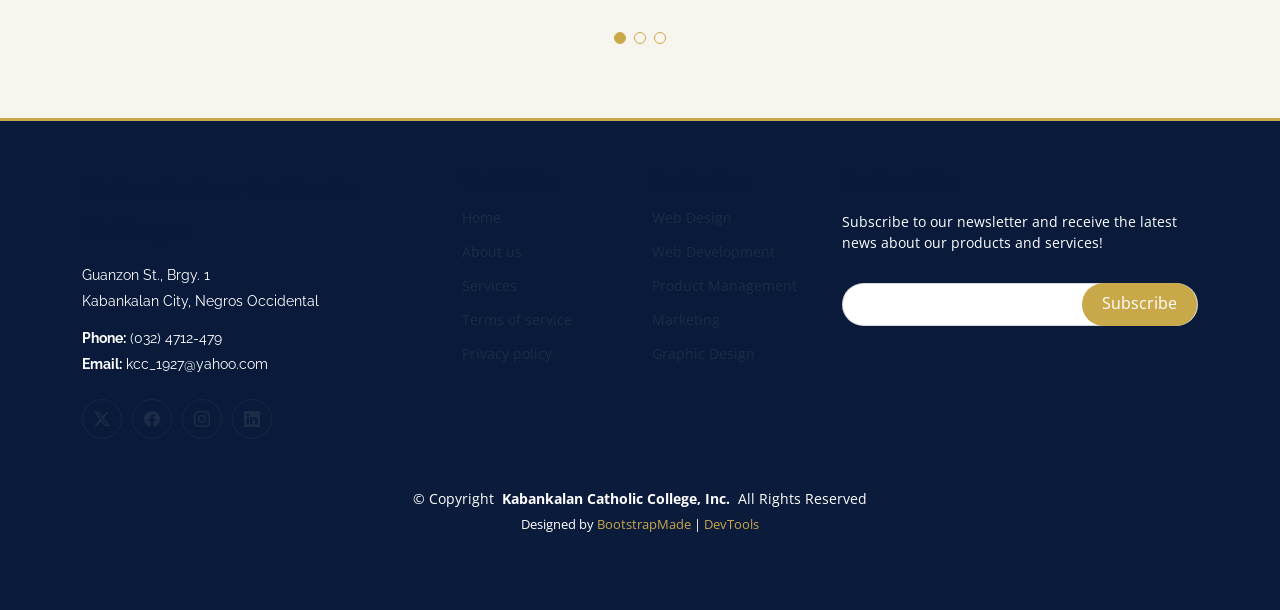
==== commit 52f5f1db: "Finalizing" ====
--- a/about.html
+++ b/about.html
@@ -9,8 +9,8 @@
   <meta name="keywords" content="">
 
   <!-- Favicons -->
-  <link href="assets/img/favicon.png" rel="icon">
-  <link href="assets/img/apple-touch-icon.png" rel="apple-touch-icon">
+  <link href="assets/img/kcc logo.png" rel="icon" type="image/png">
+  <link href="assets/img/kcc logo.png" rel="apple-touch-icon" type="image/png">
 
   <!-- Fonts -->
   <link href="https://fonts.googleapis.com" rel="preconnect">
@@ -42,9 +42,8 @@
     <div class="container-fluid container-xl position-relative d-flex align-items-center">
 
       <a href="index.html" class="logo d-flex align-items-center me-auto">
-        <!-- Uncomment the line below if you also wish to use an image logo -->
-        <!-- <img src="assets/img/logo.webp" alt=""> -->
-        <h1 class="sitename">Kabankalan Catholic College</h1>
+        <img src="assets/img/kcc logo.png" alt="Kabankalan Catholic College logo">
+        <h1 class="sitename">Kabankalan Catholic College, Inc.</h1>
       </a>
 
       <nav id="navmenu" class="navmenu">
@@ -52,7 +51,6 @@
           <li><a href="index.html">Home<br></a></li>
           <li><a href="about.html" class="active">About</a></li>
           <li><a href="courses.html">Academics</a></li>
-          <li><a href="trainers.html">Faculty</a></li>
           <li><a href="pricing.html">Admissions</a></li>
           <li><a href="contact.html">Contact</a></li>
         </ul>
@@ -96,7 +94,7 @@
         <div class="row gy-4">
 
           <div class="col-lg-6 order-1 order-lg-2" data-aos="fade-up" data-aos-delay="100">
-            <img src="assets/img/about/about-1.webp" class="img-fluid" alt="">
+            <img src="assets/img/kc2.png" class="img-fluid" alt="">
           </div>
 
           <div class="col-lg-6 order-2 order-lg-1 content" data-aos="fade-up" data-aos-delay="200">
--- a/assets/css/main.css
+++ b/assets/css/main.css
@@ -232,14 +232,16 @@
 }
 
 .header .logo img {
-  max-height: 36px;
-  margin-right: 8px;
+  width: 44px;
+  height: 44px;
+  object-fit: contain;
+  margin-right: 10px;
 }
 
 .header .logo h1 {
   font-family: Georgia, "Times New Roman", serif;
   font-weight: 700;
-  font-size: 26px;
+  font-size: 22px;
   line-height: 1.05;
   margin: 0;
   letter-spacing: 0;
@@ -267,6 +269,16 @@
 @media (max-width: 1200px) {
   .header .logo {
     order: 1;
+  }
+
+  .header .logo img {
+    width: 36px;
+    height: 36px;
+  }
+
+  .header .logo h1 {
+    max-width: 210px;
+    font-size: 16px;
   }
 
   .header .btn-getstarted {
@@ -873,11 +885,42 @@
   .hero p {
     font-size: 18px;
   }
+
+  .index-page #about .legacy-logo {
+    width: 72px;
+    height: 72px;
+    flex-basis: 72px;
+  }
+
+  .index-page #about .legacy-heading h3 {
+    font-size: 1.5rem;
+  }
 }
 
 /*--------------------------------------------------------------
 # About Section
 --------------------------------------------------------------*/
+.index-page #about .legacy-content {
+  max-width: 820px;
+}
+
+.index-page #about .legacy-heading {
+  margin-bottom: 18px;
+}
+
+.index-page #about .legacy-logo {
+  width: 96px;
+  height: 96px;
+  object-fit: contain;
+  flex: 0 0 96px;
+}
+
+.index-page #about .legacy-heading h3 {
+  margin: 0;
+  font-size: 2rem;
+  line-height: 1.15;
+}
+
 .about .content h3 {
   font-size: 2rem;
   font-weight: 700;
@@ -1086,9 +1129,47 @@
 # Courses Section
 --------------------------------------------------------------*/
 .courses .course-item {
+  position: relative;
   background-color: var(--surface-color);
   border: 1px solid color-mix(in srgb, var(--default-color), transparent 90%);
   border-radius: 5px;
+}
+
+.courses .academic-card-background {
+  height: 180px;
+  display: flex;
+  align-items: center;
+  justify-content: center;
+  border-bottom: 3px solid #c9a84a;
+  background: linear-gradient(135deg, #091a3a 0%, #12284f 58%, #1f3f73 100%);
+  color: #dfc66a;
+  overflow: hidden;
+}
+
+.courses .academic-card-background i {
+  font-size: 74px;
+  line-height: 1;
+  filter: drop-shadow(0 8px 12px rgba(0, 0, 0, 0.28));
+}
+
+.courses .academic-ceas,
+.courses .academic-criminology {
+  background: linear-gradient(135deg, #091a3a 0%, #183a69 100%);
+}
+
+.courses .academic-stem,
+.courses .academic-ict {
+  background: linear-gradient(135deg, #12284f 0%, #25568d 100%);
+}
+
+.courses .academic-abm,
+.courses .academic-humss,
+.courses .academic-gas {
+  background: linear-gradient(135deg, #091a3a 0%, #23385a 70%, #4b5d78 100%);
+}
+
+.courses .academic-k10 {
+  background: linear-gradient(135deg, #091a3a 0%, #173f5f 100%);
 }
 
 .courses .course-content {
